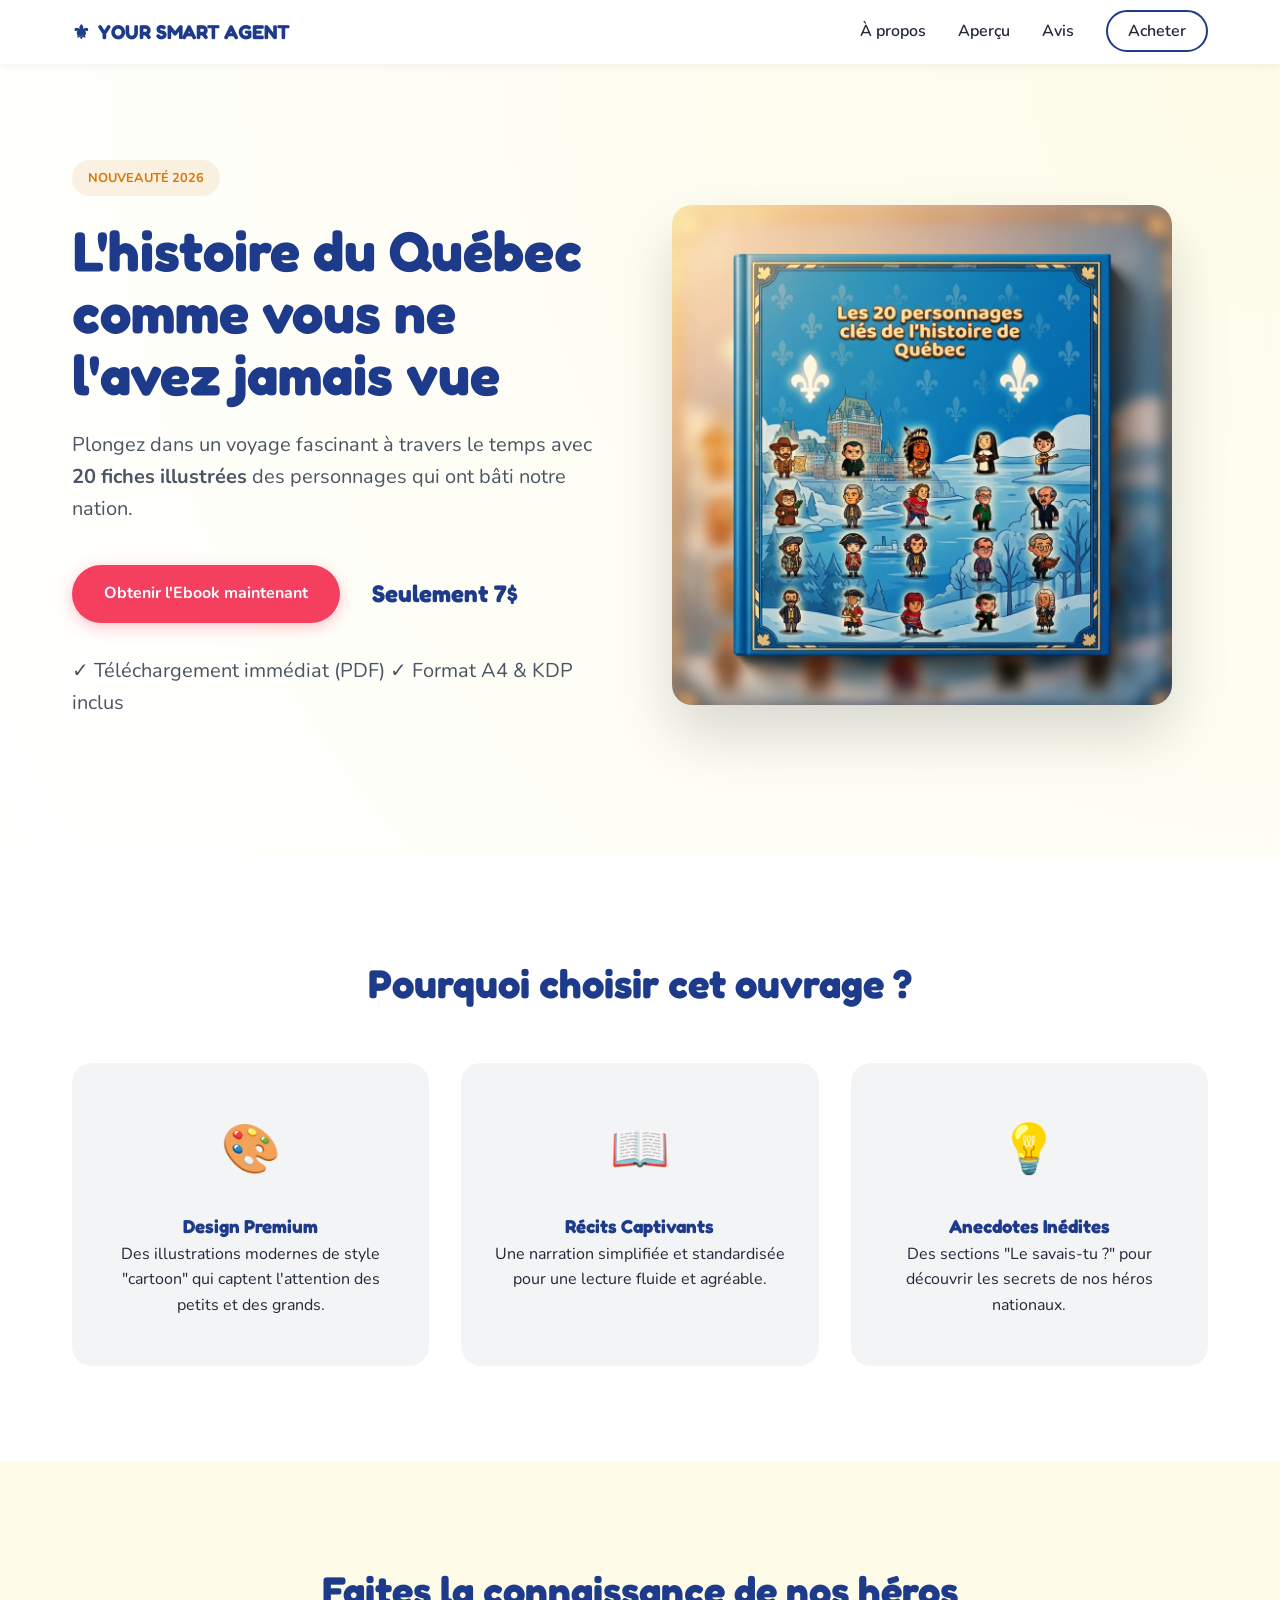
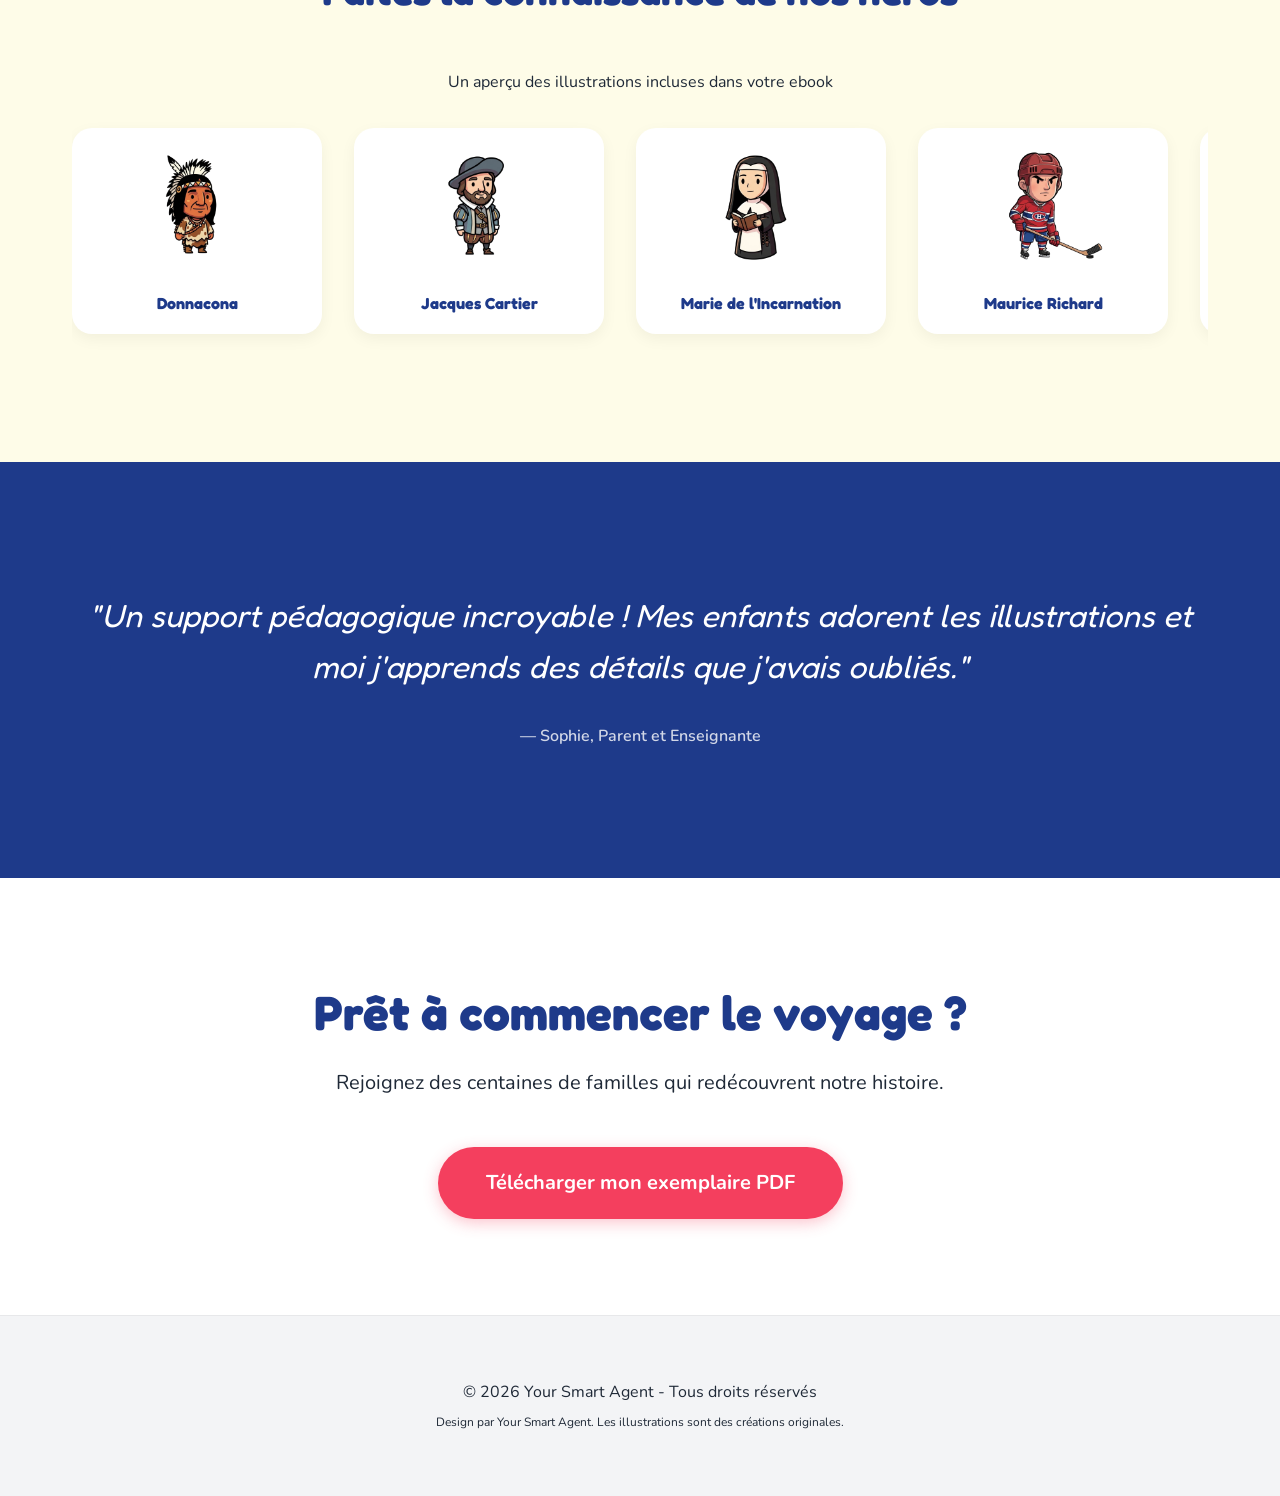
==== ebook/index.html @ 05a2baa7 "Initial commit: Your Smart Agent Landing Page (Bilingual + AI Images)" ====
<!DOCTYPE html>
<html lang="fr text-foreground">

<head>
    <meta charset="UTF-8">
    <meta name="viewport" content="width=device-width, initial-scale=1.0">
    <title>20 Personnages Clés de l'Histoire du Québec | Ebook Illustré</title>
    <meta name="description"
        content="Découvrez l'histoire du Québec à travers 20 portraits illustrés. Un ebook éducatif et ludique pour toute la famille.">
    <link rel="stylesheet" href="style.css">
    <link rel="preconnect" href="https://fonts.googleapis.com">
    <link rel="preconnect" href="https://fonts.gstatic.com" crossorigin>
    <link
        href="https://fonts.googleapis.com/css2?family=Fredoka:wght@300..700&family=Nunito:ital,wght@0,200..1000;1,200..1000&display=swap"
        rel="stylesheet">
</head>

<body>
    <nav class="navbar">
        <div class="container">
            <div class="logo">
                <span class="fleur-de-lys">⚜</span> YOUR SMART AGENT
            </div>
            <ul class="nav-links">
                <li><a href="#about">À propos</a></li>
                <li><a href="#previews">Aperçu</a></li>
                <li><a href="#testimonials">Avis</a></li>
                <li><a href="https://yoursmartagent.gumroad.com/" class="btn-primary-sm">Acheter</a></li>
            </ul>
        </div>
    </nav>

    <header class="hero">
        <div class="container hero-split">
            <div class="hero-content">
                <span class="badge">Nouveauté 2026</span>
                <h1>L'histoire du Québec comme vous ne l'avez jamais vue</h1>
                <p>Plongez dans un voyage fascinant à travers le temps avec <strong>20 fiches illustrées</strong> des
                    personnages qui ont bâti notre nation.</p>
                <div class="cta-group">
                    <a href="https://yoursmartagent.gumroad.com/" class="btn-primary">Obtenir l'Ebook maintenant</a>
                    <span class="price">Seulement 7$</span>
                </div>
                <p class="trust-note text-sm">✓ Téléchargement immédiat (PDF) ✓ Format A4 & KDP inclus</p>
            </div>
            <div class="hero-image">
                <img src="images/thumbnail.png" alt="Couverture de l'Ebook 20 Personnages du Québec"
                    class="floating-mockup">
            </div>
        </div>
    </header>

    <section id="about" class="features">
        <div class="container">
            <h2 class="section-title text-center">Pourquoi choisir cet ouvrage ?</h2>
            <div class="features-grid">
                <div class="feature-card">
                    <div class="icon">🎨</div>
                    <h3>Design Premium</h3>
                    <p>Des illustrations modernes de style "cartoon" qui captent l'attention des petits et des grands.
                    </p>
                </div>
                <div class="feature-card">
                    <div class="icon">📖</div>
                    <h3>Récits Captivants</h3>
                    <p>Une narration simplifiée et standardisée pour une lecture fluide et agréable.</p>
                </div>
                <div class="feature-card">
                    <div class="icon">💡</div>
                    <h3>Anecdotes Inédites</h3>
                    <p>Des sections "Le savais-tu ?" pour découvrir les secrets de nos héros nationaux.</p>
                </div>
            </div>
        </div>
    </section>

    <section id="previews" class="previews">
        <div class="container">
            <h2 class="section-title text-center">Faites la connaissance de nos héros</h2>
            <p class="section-subtitle text-center">Un aperçu des illustrations incluses dans votre ebook</p>

            <div class="characters-slider">
                <div class="char-preview"><img src="images/char1.png" alt="Donnacona"><span>Donnacona</span></div>
                <div class="char-preview"><img src="images/char2.png" alt="Jacques Cartier"><span>Jacques Cartier</span>
                </div>
                <div class="char-preview"><img src="images/char3.png" alt="Marie de l'Incarnation"><span>Marie de
                        l'Incarnation</span></div>
                <div class="char-preview"><img src="images/char4.png" alt="Maurice Richard"><span>Maurice Richard</span>
                </div>
                <div class="char-preview"><img src="images/char5.png" alt="Guy Lafleur"><span>Guy Lafleur</span></div>
                <div class="char-preview"><img src="images/char6.png" alt="René Lévesque"><span>René Lévesque</span>
                </div>
            </div>
        </div>
    </section>

    <section id="testimonials" class="testimonials">
        <div class="container">
            <div class="testimonial-content">
                <blockquote>
                    "Un support pédagogique incroyable ! Mes enfants adorent les illustrations et moi j'apprends des
                    détails que j'avais oubliés."
                </blockquote>
                <cite>— Sophie, Parent et Enseignante</cite>
            </div>
        </div>
    </section>

    <section class="final-cta">
        <div class="container text-center">
            <h2>Prêt à commencer le voyage ?</h2>
            <p>Rejoignez des centaines de familles qui redécouvrent notre histoire.</p>
            <a href="https://yoursmartagent.gumroad.com/" class="btn-primary btn-large">Télécharger mon exemplaire
                PDF</a>
        </div>
    </section>

    <footer class="footer">
        <div class="container text-center">
            <p>© 2026 Your Smart Agent - Tous droits réservés</p>
            <p class="text-xs mt-2">Design par Your Smart Agent. Les illustrations sont des créations originales.</p>
        </div>
    </footer>

    <script src="script.js"></script>
</body>

</html>
---- ebook/style.css ----
:root {
    --primary: #1e3a8a;
    /* Dark Blue */
    --accent: #d97706;
    /* Gold */
    --coral: #f43f5e;
    /* Coral */
    --cream: #fefce8;
    /* Cream */
    --text: #1f2937;
    --white: #ffffff;
    --light-bg: #f3f4f6;
    --transition: all 0.3s ease;
}

* {
    margin: 0;
    padding: 0;
    box-sizing: border-box;
}

body {
    font-family: 'Nunito', sans-serif;
    color: var(--text);
    line-height: 1.6;
    overflow-x: hidden;
}

h1,
h2,
h3 {
    font-family: 'Fredoka', sans-serif;
    color: var(--primary);
}

.container {
    max-width: 1200px;
    margin: 0 auto;
    padding: 0 2rem;
}

.text-center {
    text-align: center;
}

.text-xs {
    font-size: 0.75rem;
}

.text-sm {
    font-size: 0.875rem;
}

.mt-2 {
    margin-top: 0.5rem;
}

/* NAVBAR */
.navbar {
    background: var(--white);
    padding: 1rem 0;
    position: sticky;
    top: 0;
    z-index: 1000;
    box-shadow: 0 2px 10px rgba(0, 0, 0, 0.05);
}

.navbar .container {
    display: flex;
    justify-content: space-between;
    align-items: center;
}

.logo {
    font-family: 'Fredoka', sans-serif;
    font-weight: 700;
    font-size: 1.25rem;
    color: var(--primary);
    display: flex;
    align-items: center;
    gap: 0.5rem;
}

.nav-links {
    list-style: none;
    display: flex;
    gap: 2rem;
    align-items: center;
}

.nav-links a {
    text-decoration: none;
    color: var(--text);
    font-weight: 600;
    transition: var(--transition);
}

.nav-links a:hover {
    color: var(--primary);
}

/* BUTTONS */
.btn-primary {
    background: var(--coral);
    color: var(--white);
    padding: 1rem 2rem;
    border-radius: 50px;
    text-decoration: none;
    font-weight: 700;
    display: inline-block;
    transition: var(--transition);
    box-shadow: 0 4px 15px rgba(244, 63, 94, 0.3);
}

.btn-primary:hover {
    transform: translateY(-3px);
    background: #e11d48;
}

.btn-primary-sm {
    border: 2px solid var(--primary);
    color: var(--primary);
    padding: 0.5rem 1.25rem;
    border-radius: 50px;
    text-decoration: none;
    font-weight: 700;
    transition: var(--transition);
}

.btn-primary-sm:hover {
    background: var(--primary);
    color: var(--white);
}

.btn-large {
    font-size: 1.25rem;
    padding: 1.25rem 3rem;
}

/* HERO */
.hero {
    padding: 6rem 0;
    background: radial-gradient(circle at top right, var(--cream), var(--white));
    overflow: hidden;
}

.hero-split {
    display: grid;
    grid-template-columns: 1fr 1fr;
    gap: 4rem;
    align-items: center;
}

.badge {
    background: rgba(217, 119, 6, 0.1);
    color: var(--accent);
    padding: 0.5rem 1rem;
    border-radius: 50px;
    font-weight: 700;
    font-size: 0.8rem;
    text-transform: uppercase;
    display: inline-block;
    margin-bottom: 1.5rem;
}

.hero h1 {
    font-size: 3.5rem;
    line-height: 1.1;
    margin-bottom: 1.5rem;
}

.hero p {
    font-size: 1.25rem;
    margin-bottom: 2.5rem;
    color: #4b5563;
}

.cta-group {
    display: flex;
    align-items: center;
    gap: 2rem;
    margin-bottom: 2rem;
}

.price {
    font-family: 'Fredoka', sans-serif;
    font-size: 1.5rem;
    color: var(--primary);
    font-weight: 700;
}

.floating-mockup {
    width: 100%;
    max-width: 500px;
    border-radius: 20px;
    box-shadow: 0 30px 60px rgba(0, 0, 0, 0.15);
    animation: floating 4s ease-in-out infinite;
}

@keyframes floating {

    0%,
    100% {
        transform: translateY(0);
    }

    50% {
        transform: translateY(-15px);
    }
}

/* FEATURES */
.features {
    padding: 6rem 0;
    background: var(--white);
}

.section-title {
    font-size: 2.5rem;
    margin-bottom: 3rem;
}

.features-grid {
    display: grid;
    grid-template-columns: repeat(3, 1fr);
    gap: 2rem;
}

.feature-card {
    padding: 3rem 2rem;
    background: var(--light-bg);
    border-radius: 20px;
    text-align: center;
    transition: var(--transition);
}

.feature-card:hover {
    background: var(--white);
    box-shadow: 0 10px 30px rgba(0, 0, 0, 0.05);
}

.feature-card .icon {
    font-size: 3rem;
    margin-bottom: 1.5rem;
}

/* PREVIEWS */
.previews {
    padding: 6rem 0;
    background: var(--cream);
}

.characters-slider {
    display: flex;
    overflow-x: auto;
    gap: 2rem;
    padding: 2rem 0;
    scrollbar-width: none;
}

.characters-slider::-webkit-scrollbar {
    display: none;
}

.char-preview {
    flex: 0 0 250px;
    background: var(--white);
    padding: 1rem;
    border-radius: 20px;
    text-align: center;
    box-shadow: 0 5px 15px rgba(0, 0, 0, 0.05);
}

.char-preview img {
    width: 100%;
    border-radius: 15px;
    margin-bottom: 1rem;
}

.char-preview span {
    font-family: 'Fredoka', sans-serif;
    font-weight: 700;
    color: var(--primary);
}

/* TESTIMONIALS */
.testimonials {
    padding: 8rem 0;
    background: var(--primary);
    color: var(--white);
    text-align: center;
}

.testimonial-content blockquote {
    font-family: 'Fredoka', sans-serif;
    font-size: 2rem;
    font-style: italic;
    margin-bottom: 2rem;
}

.testimonial-content cite {
    font-style: normal;
    font-weight: 600;
    opacity: 0.8;
}

/* FINAL CTA */
.final-cta {
    padding: 6rem 0;
    background: var(--white);
}

.final-cta h2 {
    font-size: 3rem;
    margin-bottom: 1rem;
}

.final-cta p {
    font-size: 1.25rem;
    margin-bottom: 3rem;
}

/* FOOTER */
.footer {
    padding: 4rem 0;
    background: var(--light-bg);
    border-top: 1px solid rgba(0, 0, 0, 0.05);
}

/* RESPONSIVE */
@media (max-width: 968px) {
    .hero-split {
        grid-template-columns: 1fr;
        text-align: center;
    }

    .hero h1 {
        font-size: 2.5rem;
    }

    .cta-group {
        justify-content: center;
        flex-direction: column;
    }

    .features-grid {
        grid-template-columns: 1fr;
    }

    .nav-links {
        display: none;
    }
}
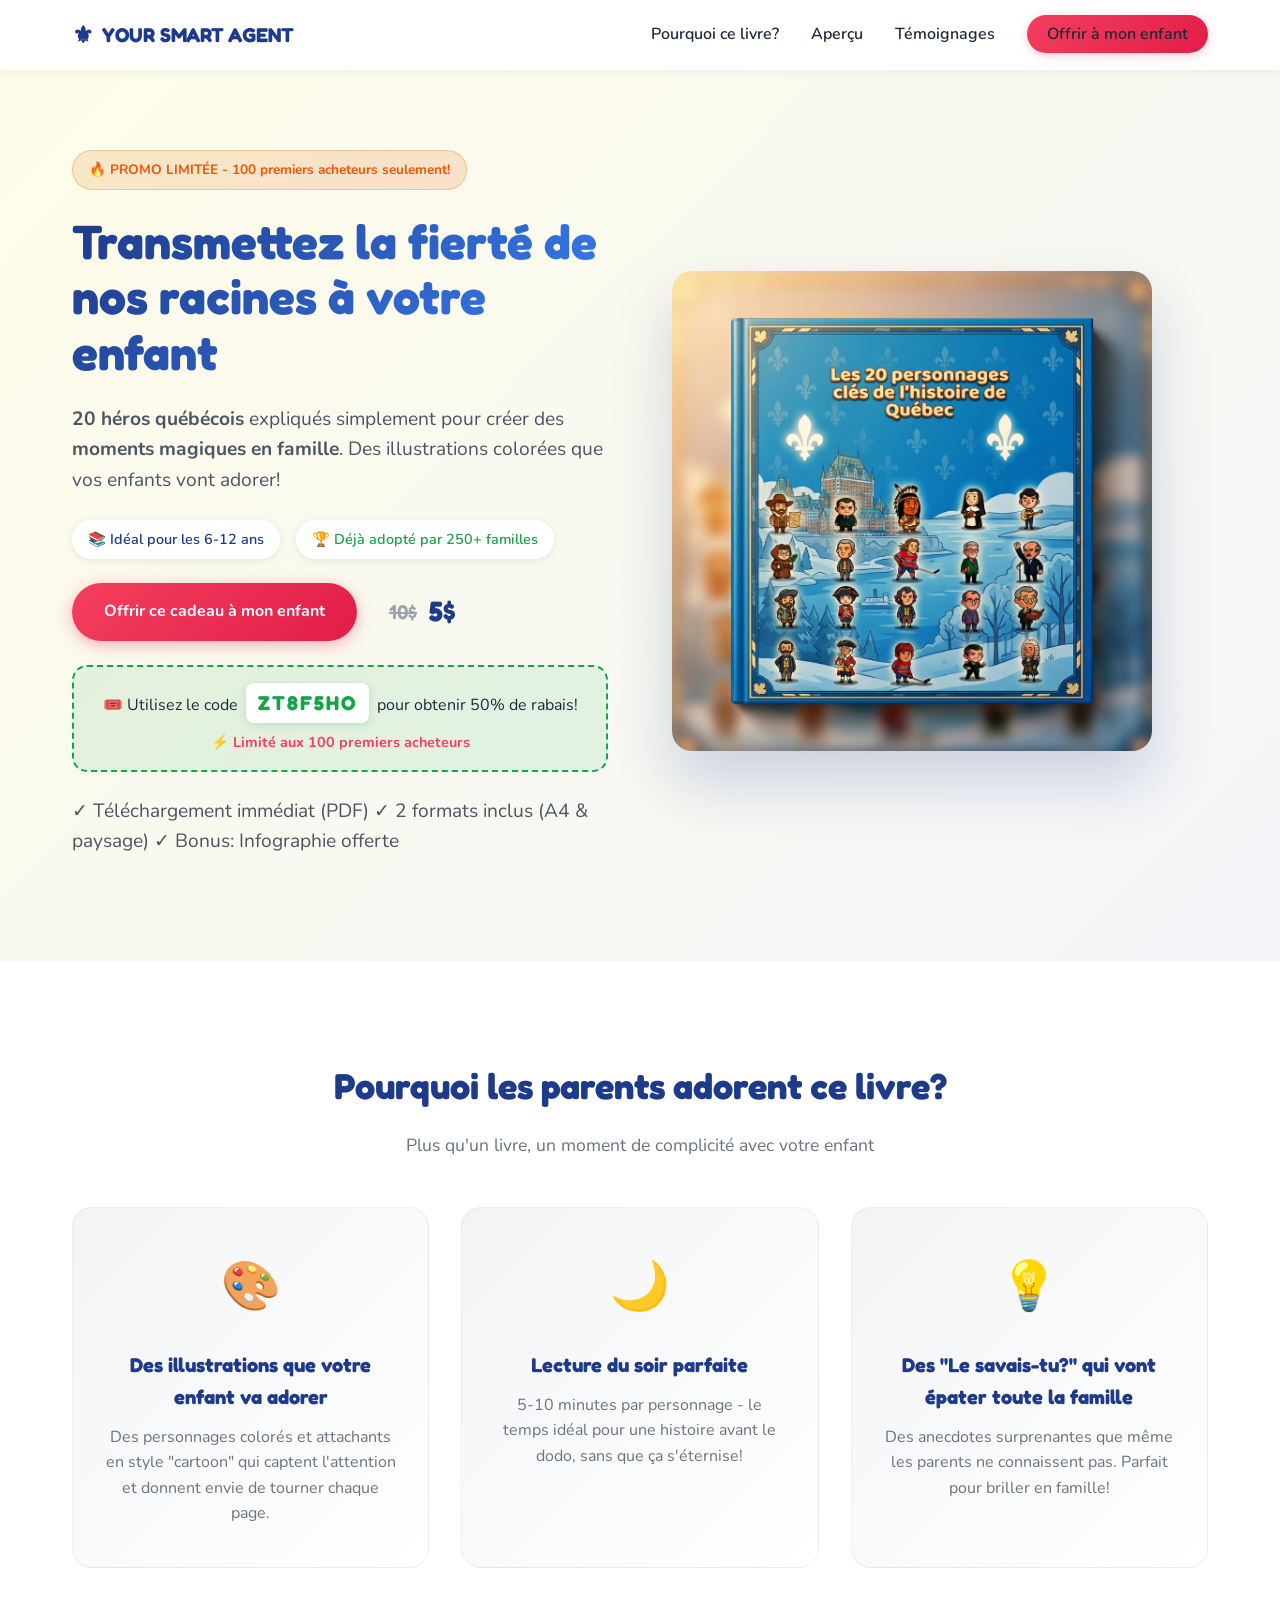
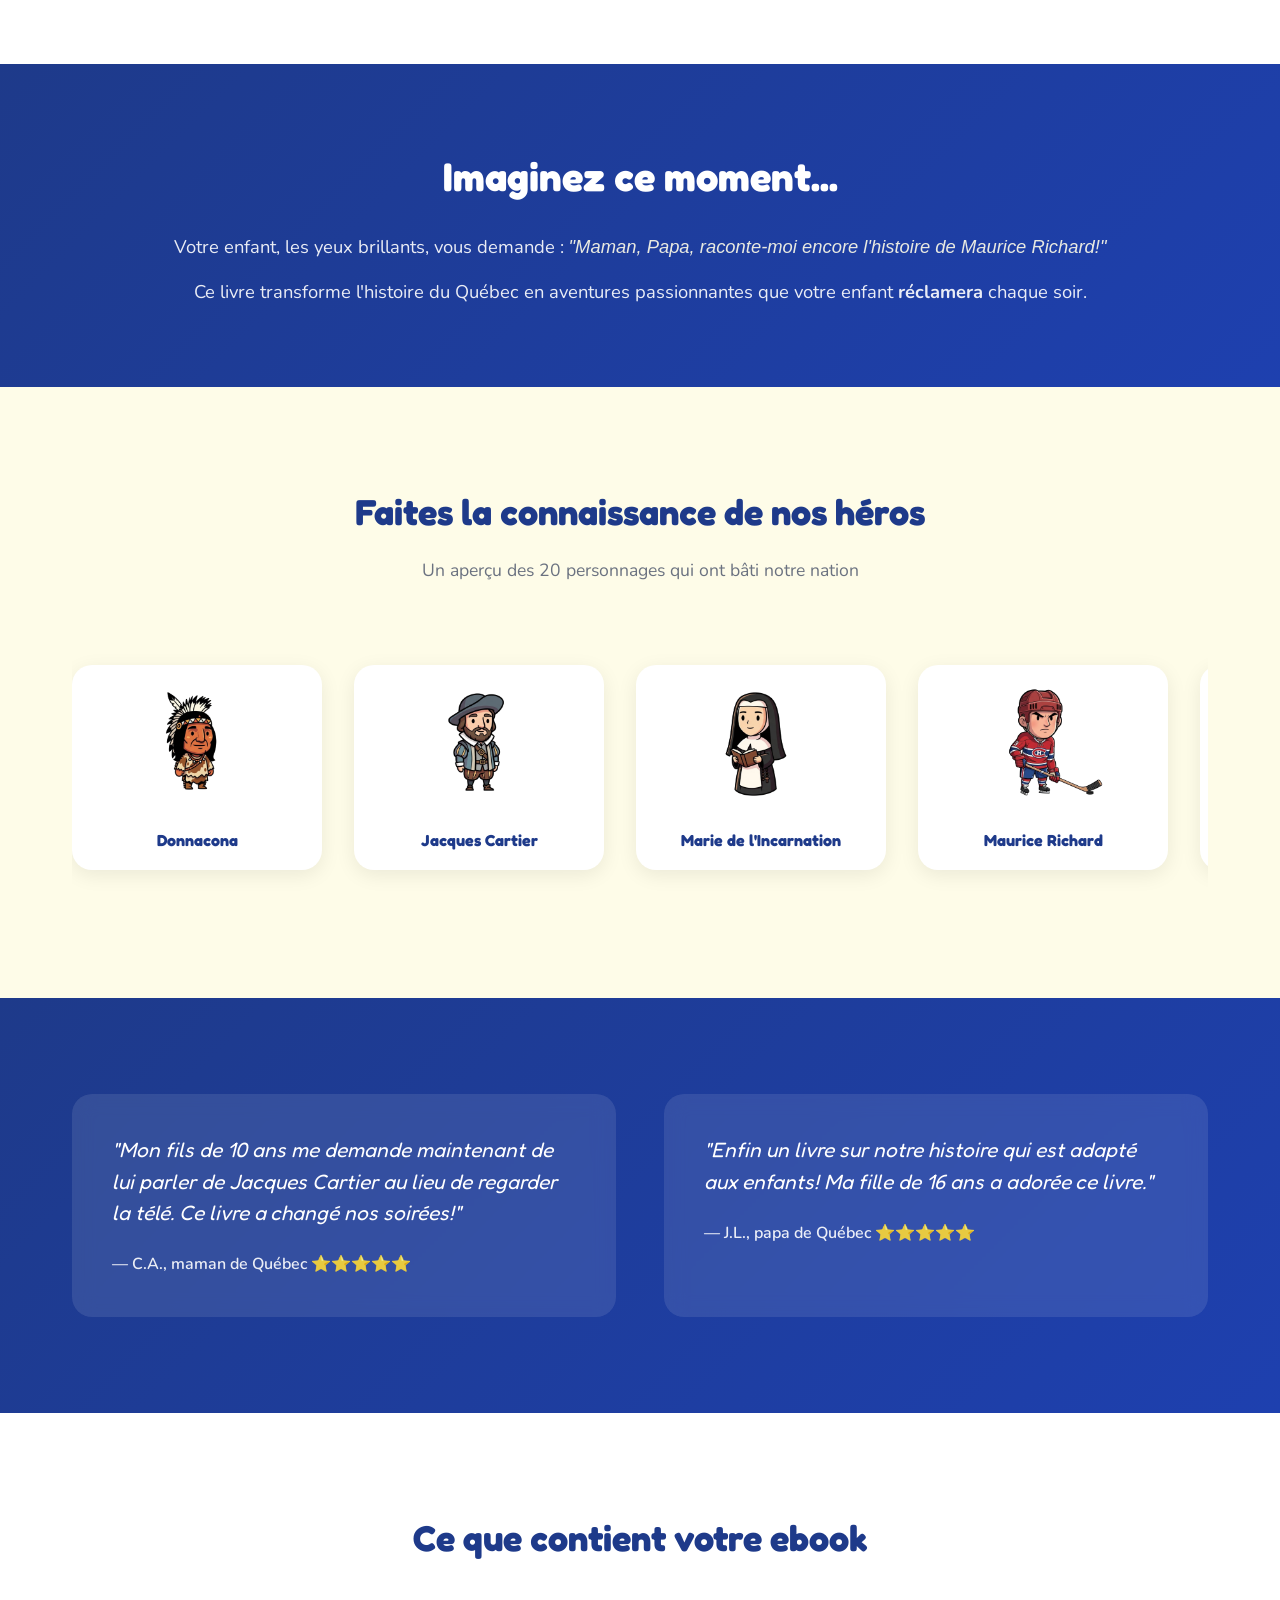
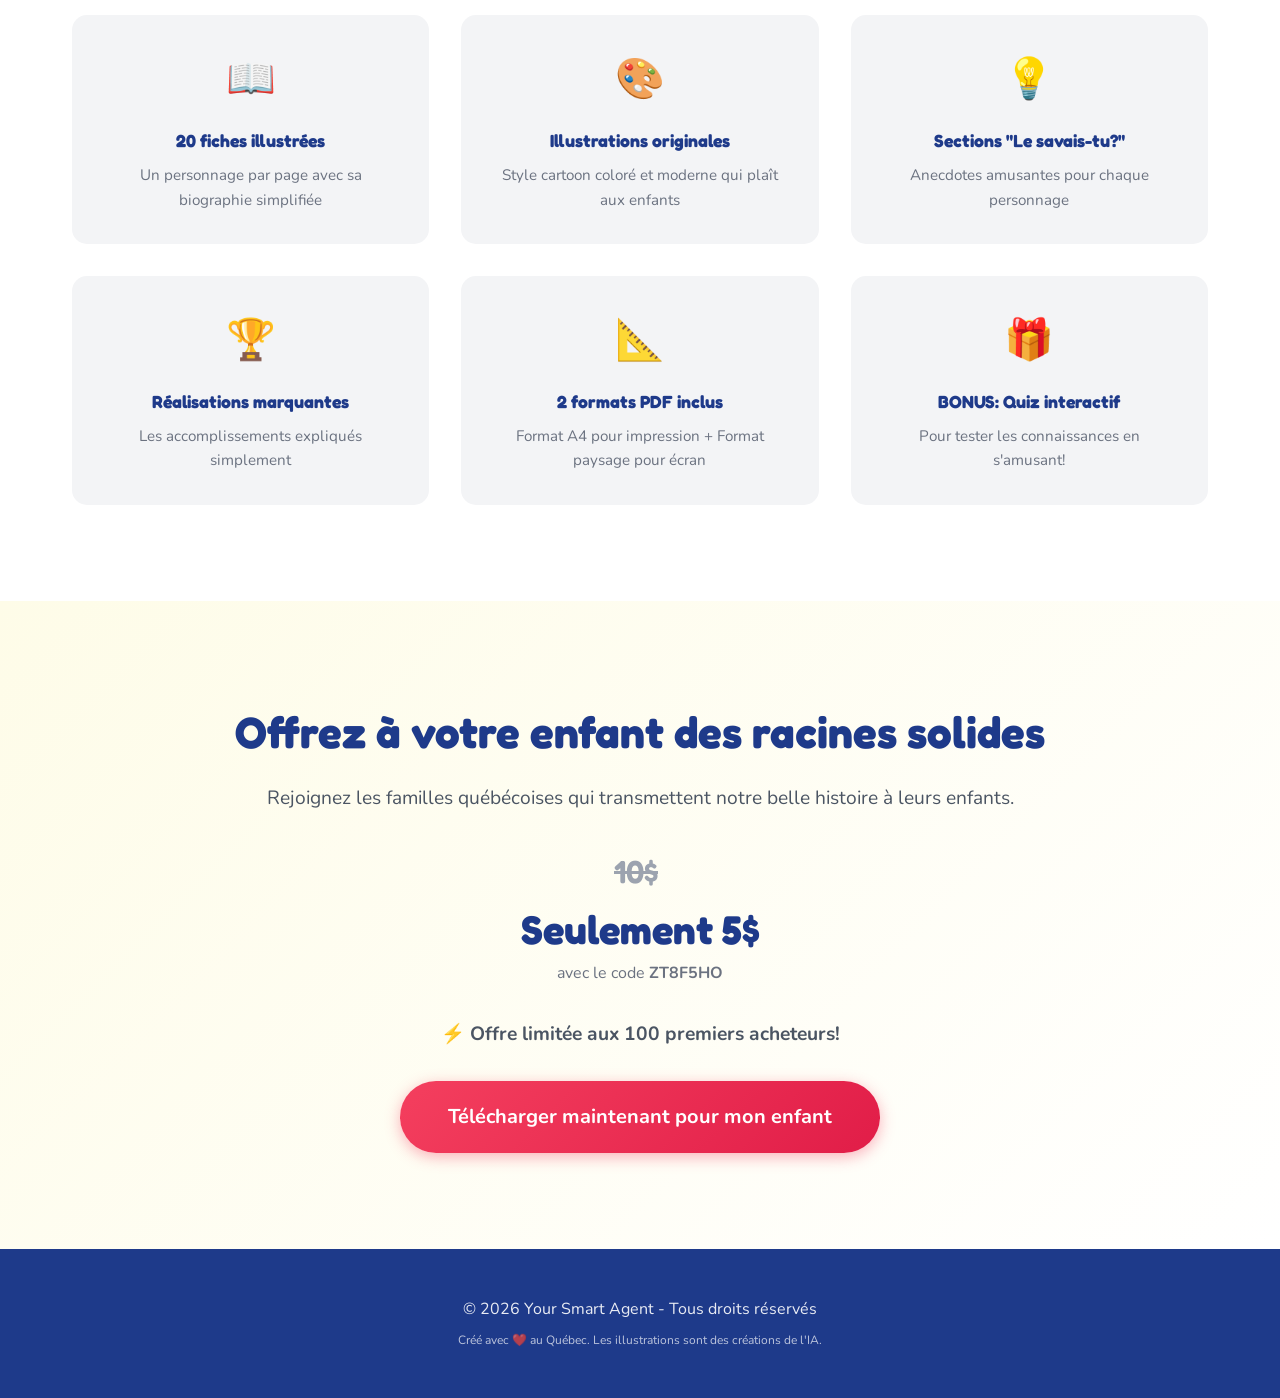
==== commit 09fa5b03: "Refonte landing page ebook: copywriting emotionnel + promo 50% (code ZT8F5HO)" ====
--- a/ebook/index.html
+++ b/ebook/index.html
@@ -1,18 +1,28 @@
 <!DOCTYPE html>
-<html lang="fr text-foreground">
+<html lang="fr">
 
 <head>
     <meta charset="UTF-8">
     <meta name="viewport" content="width=device-width, initial-scale=1.0">
-    <title>20 Personnages Clés de l'Histoire du Québec | Ebook Illustré</title>
+    <title>20 Personnages Clés de l'Histoire du Québec | Ebook Illustré pour Enfants</title>
     <meta name="description"
-        content="Découvrez l'histoire du Québec à travers 20 portraits illustrés. Un ebook éducatif et ludique pour toute la famille.">
+        content="Transmettez la fierté de nos racines à votre enfant. 20 héros québécois expliqués simplement pour créer des moments magiques en famille. Idéal 6-12 ans.">
     <link rel="stylesheet" href="style.css">
     <link rel="preconnect" href="https://fonts.googleapis.com">
     <link rel="preconnect" href="https://fonts.gstatic.com" crossorigin>
     <link
         href="https://fonts.googleapis.com/css2?family=Fredoka:wght@300..700&family=Nunito:ital,wght@0,200..1000;1,200..1000&display=swap"
         rel="stylesheet">
+
+    <!-- Google tag (gtag.js) -->
+    <script async src="https://www.googletagmanager.com/gtag/js?id=G-PY5T7MBMWX"></script>
+    <script>
+        window.dataLayer = window.dataLayer || [];
+        function gtag() { dataLayer.push(arguments); }
+        gtag('js', new Date());
+
+        gtag('config', 'G-PY5T7MBMWX');
+    </script>
 </head>
 
 <body>
@@ -22,10 +32,11 @@
                 <span class="fleur-de-lys">⚜</span> YOUR SMART AGENT
             </div>
             <ul class="nav-links">
-                <li><a href="#about">À propos</a></li>
+                <li><a href="#about">Pourquoi ce livre?</a></li>
                 <li><a href="#previews">Aperçu</a></li>
-                <li><a href="#testimonials">Avis</a></li>
-                <li><a href="https://yoursmartagent.gumroad.com/" class="btn-primary-sm">Acheter</a></li>
+                <li><a href="#testimonials">Témoignages</a></li>
+                <li><a href="https://yoursmartagent.gumroad.com/l/ebook-histoire-quebec" class="btn-primary-sm">Offrir à
+                        mon enfant</a></li>
             </ul>
         </div>
     </nav>
@@ -33,18 +44,35 @@
     <header class="hero">
         <div class="container hero-split">
             <div class="hero-content">
-                <span class="badge">Nouveauté 2026</span>
-                <h1>L'histoire du Québec comme vous ne l'avez jamais vue</h1>
-                <p>Plongez dans un voyage fascinant à travers le temps avec <strong>20 fiches illustrées</strong> des
-                    personnages qui ont bâti notre nation.</p>
+                <span class="badge">🔥 PROMO LIMITÉE - 100 premiers acheteurs seulement!</span>
+                <h1>Transmettez la fierté de nos racines à votre enfant</h1>
+                <p><strong>20 héros québécois</strong> expliqués simplement pour créer des <strong>moments magiques en
+                        famille</strong>. Des illustrations colorées que vos enfants vont adorer!</p>
+
+                <div class="trust-badges">
+                    <span class="age-badge">📚 Idéal pour les 6-12 ans</span>
+                    <span class="social-proof">🏆 Déjà adopté par 250+ familles</span>
+                </div>
+
                 <div class="cta-group">
-                    <a href="https://yoursmartagent.gumroad.com/" class="btn-primary">Obtenir l'Ebook maintenant</a>
-                    <span class="price">Seulement 7$</span>
-                </div>
-                <p class="trust-note text-sm">✓ Téléchargement immédiat (PDF) ✓ Format A4 & KDP inclus</p>
+                    <a href="https://yoursmartagent.gumroad.com/l/ebook-histoire-quebec"
+                        class="btn-primary pulse">Offrir ce cadeau à mon enfant</a>
+                    <div class="price-promo">
+                        <span class="price-original">10$</span>
+                        <span class="price">5$</span>
+                    </div>
+                </div>
+                <div class="coupon-box">
+                    <p>🎟️ Utilisez le code <strong class="coupon-code">ZT8F5HO</strong> pour obtenir 50% de rabais!</p>
+                    <p class="coupon-limit">⚡ Limité aux 100 premiers acheteurs</p>
+                </div>
+                <p class="trust-note text-sm">✓ Téléchargement immédiat (PDF) ✓ 2 formats inclus (A4 & paysage) ✓ Bonus:
+                    Infographie offerte</p>
+
             </div>
             <div class="hero-image">
-                <img src="images/thumbnail.png" alt="Couverture de l'Ebook 20 Personnages du Québec"
+                <img src="images/thumbnail.png"
+                    alt="Couverture de l'Ebook 20 Personnages du Québec - Illustrations colorées pour enfants"
                     class="floating-mockup">
             </div>
         </div>
@@ -52,32 +80,46 @@
 
     <section id="about" class="features">
         <div class="container">
-            <h2 class="section-title text-center">Pourquoi choisir cet ouvrage ?</h2>
+            <h2 class="section-title text-center">Pourquoi les parents adorent ce livre?</h2>
+            <p class="section-subtitle text-center">Plus qu'un livre, un moment de complicité avec votre enfant</p>
             <div class="features-grid">
                 <div class="feature-card">
                     <div class="icon">🎨</div>
-                    <h3>Design Premium</h3>
-                    <p>Des illustrations modernes de style "cartoon" qui captent l'attention des petits et des grands.
-                    </p>
+                    <h3>Des illustrations que votre enfant va adorer</h3>
+                    <p>Des personnages colorés et attachants en style "cartoon" qui captent l'attention et donnent envie
+                        de tourner chaque page.</p>
                 </div>
                 <div class="feature-card">
-                    <div class="icon">📖</div>
-                    <h3>Récits Captivants</h3>
-                    <p>Une narration simplifiée et standardisée pour une lecture fluide et agréable.</p>
+                    <div class="icon">🌙</div>
+                    <h3>Lecture du soir parfaite</h3>
+                    <p>5-10 minutes par personnage - le temps idéal pour une histoire avant le dodo, sans que ça
+                        s'éternise!</p>
                 </div>
                 <div class="feature-card">
                     <div class="icon">💡</div>
-                    <h3>Anecdotes Inédites</h3>
-                    <p>Des sections "Le savais-tu ?" pour découvrir les secrets de nos héros nationaux.</p>
-                </div>
-            </div>
+                    <h3>Des "Le savais-tu?" qui vont épater toute la famille</h3>
+                    <p>Des anecdotes surprenantes que même les parents ne connaissent pas. Parfait pour briller en
+                        famille!</p>
+                </div>
+            </div>
+        </div>
+    </section>
+
+    <section class="emotional-section">
+        <div class="container text-center">
+            <h2>Imaginez ce moment...</h2>
+            <p class="emotional-text">Votre enfant, les yeux brillants, vous demande : <em>"Maman, Papa, raconte-moi
+                    encore l'histoire de Maurice Richard!"</em></p>
+            <p>Ce livre transforme l'histoire du Québec en aventures passionnantes que votre enfant
+                <strong>réclamera</strong> chaque soir.
+            </p>
         </div>
     </section>
 
     <section id="previews" class="previews">
         <div class="container">
             <h2 class="section-title text-center">Faites la connaissance de nos héros</h2>
-            <p class="section-subtitle text-center">Un aperçu des illustrations incluses dans votre ebook</p>
+            <p class="section-subtitle text-center">Un aperçu des 20 personnages qui ont bâti notre nation</p>
 
             <div class="characters-slider">
                 <div class="char-preview"><img src="images/char1.png" alt="Donnacona"><span>Donnacona</span></div>
@@ -96,29 +138,84 @@
 
     <section id="testimonials" class="testimonials">
         <div class="container">
-            <div class="testimonial-content">
-                <blockquote>
-                    "Un support pédagogique incroyable ! Mes enfants adorent les illustrations et moi j'apprends des
-                    détails que j'avais oubliés."
-                </blockquote>
-                <cite>— Sophie, Parent et Enseignante</cite>
+            <div class="testimonials-grid">
+                <div class="testimonial-content">
+                    <blockquote>
+                        "Mon fils de 10 ans me demande maintenant de lui parler de Jacques Cartier au lieu de regarder
+                        la
+                        télé. Ce livre a changé nos soirées!"
+                    </blockquote>
+                    <cite>— C.A., maman de Québec ⭐⭐⭐⭐⭐</cite>
+                </div>
+                <div class="testimonial-content">
+                    <blockquote>
+                        "Enfin un livre sur notre histoire qui est adapté aux enfants! Ma fille de 16 ans a adorée ce
+                        livre."
+                    </blockquote>
+                    <cite>— J.L., papa de Québec ⭐⭐⭐⭐⭐</cite>
+                </div>
+            </div>
+        </div>
+    </section>
+
+    <section class="what-inside">
+        <div class="container">
+            <h2 class="section-title text-center">Ce que contient votre ebook</h2>
+            <div class="inside-grid">
+                <div class="inside-item">
+                    <span class="inside-icon">📖</span>
+                    <h3>20 fiches illustrées</h3>
+                    <p>Un personnage par page avec sa biographie simplifiée</p>
+                </div>
+                <div class="inside-item">
+                    <span class="inside-icon">🎨</span>
+                    <h3>Illustrations originales</h3>
+                    <p>Style cartoon coloré et moderne qui plaît aux enfants</p>
+                </div>
+                <div class="inside-item">
+                    <span class="inside-icon">💡</span>
+                    <h3>Sections "Le savais-tu?"</h3>
+                    <p>Anecdotes amusantes pour chaque personnage</p>
+                </div>
+                <div class="inside-item">
+                    <span class="inside-icon">🏆</span>
+                    <h3>Réalisations marquantes</h3>
+                    <p>Les accomplissements expliqués simplement</p>
+                </div>
+                <div class="inside-item">
+                    <span class="inside-icon">📐</span>
+                    <h3>2 formats PDF inclus</h3>
+                    <p>Format A4 pour impression + Format paysage pour écran</p>
+                </div>
+                <div class="inside-item">
+                    <span class="inside-icon">🎁</span>
+                    <h3>BONUS: Quiz interactif</h3>
+                    <p>Pour tester les connaissances en s'amusant!</p>
+                </div>
             </div>
         </div>
     </section>
 
     <section class="final-cta">
         <div class="container text-center">
-            <h2>Prêt à commencer le voyage ?</h2>
-            <p>Rejoignez des centaines de familles qui redécouvrent notre histoire.</p>
-            <a href="https://yoursmartagent.gumroad.com/" class="btn-primary btn-large">Télécharger mon exemplaire
-                PDF</a>
+            <h2>Offrez à votre enfant des racines solides</h2>
+            <p>Rejoignez les familles québécoises qui transmettent notre belle histoire à leurs enfants.</p>
+            <div class="final-price">
+                <span class="price-original-large">10$</span>
+                <span class="price-tag">Seulement 5$</span>
+                <span class="price-note">avec le code <strong>ZT8F5HO</strong></span>
+            </div>
+            <p class="coupon-limit-final">⚡ Offre limitée aux 100 premiers acheteurs!</p>
+            <a href="https://yoursmartagent.gumroad.com/l/ebook-histoire-quebec"
+                class="btn-primary btn-large pulse">Télécharger maintenant pour mon enfant</a>
+
         </div>
     </section>
 
     <footer class="footer">
         <div class="container text-center">
             <p>© 2026 Your Smart Agent - Tous droits réservés</p>
-            <p class="text-xs mt-2">Design par Your Smart Agent. Les illustrations sont des créations originales.</p>
+            <p class="text-xs mt-2">Créé avec ❤️ au Québec. Les illustrations sont des créations de l'IA.</p>
         </div>
     </footer>
 
--- a/ebook/style.css
+++ b/ebook/style.css
@@ -1,15 +1,19 @@
 :root {
     --primary: #1e3a8a;
-    /* Dark Blue */
+    /* Quebec Blue */
     --accent: #d97706;
     /* Gold */
     --coral: #f43f5e;
     /* Coral */
     --cream: #fefce8;
     /* Cream */
+    --warm-orange: #ea580c;
+    /* Warm Orange for family feel */
     --text: #1f2937;
     --white: #ffffff;
     --light-bg: #f3f4f6;
+    --success: #16a34a;
+    /* Green for guarantees */
     --transition: all 0.3s ease;
 }
 
@@ -81,6 +85,11 @@
     gap: 0.5rem;
 }
 
+.fleur-de-lys {
+    color: var(--primary);
+    font-size: 1.5rem;
+}
+
 .nav-links {
     list-style: none;
     display: flex;
@@ -101,7 +110,7 @@
 
 /* BUTTONS */
 .btn-primary {
-    background: var(--coral);
+    background: linear-gradient(135deg, var(--coral) 0%, #e11d48 100%);
     color: var(--white);
     padding: 1rem 2rem;
     border-radius: 50px;
@@ -109,27 +118,44 @@
     font-weight: 700;
     display: inline-block;
     transition: var(--transition);
-    box-shadow: 0 4px 15px rgba(244, 63, 94, 0.3);
+    box-shadow: 0 4px 15px rgba(244, 63, 94, 0.4);
 }
 
 .btn-primary:hover {
     transform: translateY(-3px);
-    background: #e11d48;
+    box-shadow: 0 8px 25px rgba(244, 63, 94, 0.5);
+}
+
+.btn-primary.pulse {
+    animation: pulse 2s infinite;
+}
+
+@keyframes pulse {
+
+    0%,
+    100% {
+        box-shadow: 0 4px 15px rgba(244, 63, 94, 0.4);
+    }
+
+    50% {
+        box-shadow: 0 4px 30px rgba(244, 63, 94, 0.6);
+    }
 }
 
 .btn-primary-sm {
-    border: 2px solid var(--primary);
-    color: var(--primary);
+    background: linear-gradient(135deg, var(--coral) 0%, #e11d48 100%);
+    color: var(--white);
     padding: 0.5rem 1.25rem;
     border-radius: 50px;
     text-decoration: none;
     font-weight: 700;
     transition: var(--transition);
+    box-shadow: 0 2px 10px rgba(244, 63, 94, 0.3);
 }
 
 .btn-primary-sm:hover {
-    background: var(--primary);
-    color: var(--white);
+    transform: translateY(-2px);
+    box-shadow: 0 4px 15px rgba(244, 63, 94, 0.4);
 }
 
 .btn-large {
@@ -139,8 +165,8 @@
 
 /* HERO */
 .hero {
-    padding: 6rem 0;
-    background: radial-gradient(circle at top right, var(--cream), var(--white));
+    padding: 5rem 0;
+    background: linear-gradient(135deg, var(--cream) 0%, rgba(30, 58, 138, 0.05) 100%);
     overflow: hidden;
 }
 
@@ -152,48 +178,163 @@
 }
 
 .badge {
-    background: rgba(217, 119, 6, 0.1);
-    color: var(--accent);
+    background: linear-gradient(135deg, rgba(217, 119, 6, 0.15) 0%, rgba(234, 88, 12, 0.15) 100%);
+    color: var(--warm-orange);
     padding: 0.5rem 1rem;
     border-radius: 50px;
     font-weight: 700;
-    font-size: 0.8rem;
-    text-transform: uppercase;
+    font-size: 0.85rem;
     display: inline-block;
     margin-bottom: 1.5rem;
+    border: 1px solid rgba(217, 119, 6, 0.3);
 }
 
 .hero h1 {
-    font-size: 3.5rem;
-    line-height: 1.1;
-    margin-bottom: 1.5rem;
+    font-size: 3rem;
+    line-height: 1.15;
+    margin-bottom: 1.5rem;
+    background: linear-gradient(135deg, var(--primary) 0%, #3b82f6 100%);
+    -webkit-background-clip: text;
+    -webkit-text-fill-color: transparent;
+    background-clip: text;
 }
 
 .hero p {
-    font-size: 1.25rem;
-    margin-bottom: 2.5rem;
+    font-size: 1.2rem;
+    margin-bottom: 1.5rem;
     color: #4b5563;
+}
+
+.trust-badges {
+    display: flex;
+    gap: 1rem;
+    margin-bottom: 1.5rem;
+    flex-wrap: wrap;
+}
+
+.age-badge,
+.social-proof {
+    background: var(--white);
+    padding: 0.5rem 1rem;
+    border-radius: 50px;
+    font-size: 0.9rem;
+    font-weight: 600;
+    color: var(--primary);
+    box-shadow: 0 2px 8px rgba(0, 0, 0, 0.08);
+}
+
+.social-proof {
+    color: var(--success);
 }
 
 .cta-group {
     display: flex;
     align-items: center;
     gap: 2rem;
-    margin-bottom: 2rem;
+    margin-bottom: 1.5rem;
 }
 
 .price {
     font-family: 'Fredoka', sans-serif;
-    font-size: 1.5rem;
-    color: var(--primary);
-    font-weight: 700;
+    font-size: 1.75rem;
+    color: var(--primary);
+    font-weight: 700;
+}
+
+.trust-note {
+    color: #6b7280;
+}
+
+.guarantee {
+    color: var(--success);
+    font-weight: 600;
+    font-size: 0.95rem;
+}
+
+/* PROMO STYLES */
+.price-promo {
+    display: flex;
+    align-items: center;
+    gap: 0.75rem;
+}
+
+.price-original {
+    font-family: 'Fredoka', sans-serif;
+    font-size: 1.25rem;
+    color: #9ca3af;
+    text-decoration: line-through;
+    font-weight: 600;
+}
+
+.coupon-box {
+    background: linear-gradient(135deg, rgba(22, 163, 74, 0.1) 0%, rgba(34, 197, 94, 0.1) 100%);
+    border: 2px dashed var(--success);
+    border-radius: 15px;
+    padding: 1rem 1.5rem;
+    margin-bottom: 1.5rem;
+    text-align: center;
+}
+
+.coupon-box p {
+    margin: 0;
+    font-size: 1rem;
+    color: var(--text);
+}
+
+.coupon-code {
+    font-family: 'Fredoka', sans-serif;
+    font-size: 1.25rem;
+    color: var(--success);
+    background: var(--white);
+    padding: 0.25rem 0.75rem;
+    border-radius: 8px;
+    letter-spacing: 2px;
+    display: inline-block;
+    margin: 0 0.25rem;
+    box-shadow: 0 2px 8px rgba(22, 163, 74, 0.2);
+    animation: pulse-code 2s infinite;
+}
+
+@keyframes pulse-code {
+
+    0%,
+    100% {
+        box-shadow: 0 2px 8px rgba(22, 163, 74, 0.2);
+    }
+
+    50% {
+        box-shadow: 0 2px 20px rgba(22, 163, 74, 0.4);
+    }
+}
+
+.coupon-limit {
+    font-size: 0.9rem !important;
+    color: var(--coral) !important;
+    font-weight: 700;
+    margin-top: 0.5rem !important;
+}
+
+.price-original-large {
+    font-family: 'Fredoka', sans-serif;
+    font-size: 2rem;
+    color: #9ca3af;
+    text-decoration: line-through;
+    font-weight: 600;
+    margin-right: 0.5rem;
+}
+
+.coupon-limit-final {
+    color: var(--coral);
+    font-weight: 700;
+    font-size: 1.1rem;
+    margin-bottom: 1.5rem;
 }
 
 .floating-mockup {
     width: 100%;
-    max-width: 500px;
+    max-width: 480px;
     border-radius: 20px;
-    box-shadow: 0 30px 60px rgba(0, 0, 0, 0.15);
+    box-shadow: 0 30px 60px rgba(30, 58, 138, 0.2);
     animation: floating 4s ease-in-out infinite;
 }
 
@@ -216,7 +357,13 @@
 }
 
 .section-title {
-    font-size: 2.5rem;
+    font-size: 2.25rem;
+    margin-bottom: 1rem;
+}
+
+.section-subtitle {
+    font-size: 1.1rem;
+    color: #6b7280;
     margin-bottom: 3rem;
 }
 
@@ -227,21 +374,60 @@
 }
 
 .feature-card {
-    padding: 3rem 2rem;
-    background: var(--light-bg);
+    padding: 2.5rem 2rem;
+    background: linear-gradient(135deg, var(--light-bg) 0%, var(--white) 100%);
     border-radius: 20px;
     text-align: center;
     transition: var(--transition);
+    border: 1px solid rgba(0, 0, 0, 0.05);
 }
 
 .feature-card:hover {
-    background: var(--white);
-    box-shadow: 0 10px 30px rgba(0, 0, 0, 0.05);
+    transform: translateY(-5px);
+    box-shadow: 0 15px 40px rgba(0, 0, 0, 0.08);
 }
 
 .feature-card .icon {
     font-size: 3rem;
     margin-bottom: 1.5rem;
+}
+
+.feature-card h3 {
+    font-size: 1.25rem;
+    margin-bottom: 0.75rem;
+}
+
+.feature-card p {
+    color: #6b7280;
+}
+
+/* EMOTIONAL SECTION */
+.emotional-section {
+    padding: 5rem 0;
+    background: linear-gradient(135deg, var(--primary) 0%, #1e40af 100%);
+    color: var(--white);
+}
+
+.emotional-section h2 {
+    color: var(--white);
+    font-size: 2.5rem;
+    margin-bottom: 1.5rem;
+}
+
+.emotional-text {
+    font-size: 1.5rem;
+    margin-bottom: 1rem;
+    opacity: 0.95;
+}
+
+.emotional-section em {
+    font-style: italic;
+    color: var(--cream);
+}
+
+.emotional-section p {
+    font-size: 1.15rem;
+    opacity: 0.9;
 }
 
 /* PREVIEWS */
@@ -268,7 +454,12 @@
     padding: 1rem;
     border-radius: 20px;
     text-align: center;
-    box-shadow: 0 5px 15px rgba(0, 0, 0, 0.05);
+    box-shadow: 0 5px 20px rgba(0, 0, 0, 0.08);
+    transition: var(--transition);
+}
+
+.char-preview:hover {
+    transform: scale(1.05);
 }
 
 .char-preview img {
@@ -285,46 +476,127 @@
 
 /* TESTIMONIALS */
 .testimonials {
-    padding: 8rem 0;
-    background: var(--primary);
+    padding: 6rem 0;
+    background: linear-gradient(135deg, var(--primary) 0%, #1e40af 100%);
     color: var(--white);
-    text-align: center;
+}
+
+.testimonials-grid {
+    display: grid;
+    grid-template-columns: repeat(2, 1fr);
+    gap: 3rem;
+}
+
+.testimonial-content {
+    background: rgba(255, 255, 255, 0.1);
+    padding: 2.5rem;
+    border-radius: 20px;
+    backdrop-filter: blur(10px);
 }
 
 .testimonial-content blockquote {
     font-family: 'Fredoka', sans-serif;
-    font-size: 2rem;
+    font-size: 1.3rem;
     font-style: italic;
-    margin-bottom: 2rem;
+    margin-bottom: 1.5rem;
+    line-height: 1.5;
 }
 
 .testimonial-content cite {
     font-style: normal;
     font-weight: 600;
-    opacity: 0.8;
+    opacity: 0.9;
+    font-size: 1rem;
+}
+
+/* WHAT'S INSIDE */
+.what-inside {
+    padding: 6rem 0;
+    background: var(--white);
+}
+
+.inside-grid {
+    display: grid;
+    grid-template-columns: repeat(3, 1fr);
+    gap: 2rem;
+    margin-top: 3rem;
+}
+
+.inside-item {
+    text-align: center;
+    padding: 2rem;
+    background: var(--light-bg);
+    border-radius: 15px;
+    transition: var(--transition);
+}
+
+.inside-item:hover {
+    background: var(--cream);
+}
+
+.inside-icon {
+    font-size: 2.5rem;
+    display: block;
+    margin-bottom: 1rem;
+}
+
+.inside-item h3 {
+    font-size: 1.1rem;
+    margin-bottom: 0.5rem;
+}
+
+.inside-item p {
+    font-size: 0.95rem;
+    color: #6b7280;
 }
 
 /* FINAL CTA */
 .final-cta {
     padding: 6rem 0;
-    background: var(--white);
+    background: linear-gradient(135deg, var(--cream) 0%, var(--white) 100%);
 }
 
 .final-cta h2 {
-    font-size: 3rem;
+    font-size: 2.75rem;
     margin-bottom: 1rem;
 }
 
 .final-cta p {
-    font-size: 1.25rem;
-    margin-bottom: 3rem;
+    font-size: 1.2rem;
+    margin-bottom: 2rem;
+    color: #4b5563;
+}
+
+.final-price {
+    margin-bottom: 2rem;
+}
+
+.price-tag {
+    font-family: 'Fredoka', sans-serif;
+    font-size: 2.5rem;
+    color: var(--primary);
+    font-weight: 700;
+    display: block;
+}
+
+.price-note {
+    font-size: 1rem;
+    color: #6b7280;
 }
 
 /* FOOTER */
 .footer {
-    padding: 4rem 0;
-    background: var(--light-bg);
-    border-top: 1px solid rgba(0, 0, 0, 0.05);
+    padding: 3rem 0;
+    background: var(--primary);
+    color: var(--white);
+}
+
+.footer p {
+    opacity: 0.9;
+}
+
+.footer .text-xs {
+    opacity: 0.7;
 }
 
 /* RESPONSIVE */
@@ -335,7 +607,20 @@
     }
 
     .hero h1 {
-        font-size: 2.5rem;
+        font-size: 2.25rem;
+    }
+
+    .hero-image {
+        order: -1;
+    }
+
+    .floating-mockup {
+        max-width: 350px;
+        margin: 0 auto;
+    }
+
+    .trust-badges {
+        justify-content: center;
     }
 
     .cta-group {
@@ -343,11 +628,39 @@
         flex-direction: column;
     }
 
-    .features-grid {
+    .features-grid,
+    .inside-grid {
+        grid-template-columns: 1fr;
+    }
+
+    .testimonials-grid {
         grid-template-columns: 1fr;
     }
 
     .nav-links {
         display: none;
     }
+
+    .emotional-text {
+        font-size: 1.25rem;
+    }
+
+    .final-cta h2 {
+        font-size: 2rem;
+    }
+}
+
+@media (max-width: 480px) {
+    .hero h1 {
+        font-size: 1.85rem;
+    }
+
+    .section-title {
+        font-size: 1.75rem;
+    }
+
+    .btn-large {
+        font-size: 1rem;
+        padding: 1rem 2rem;
+    }
 }
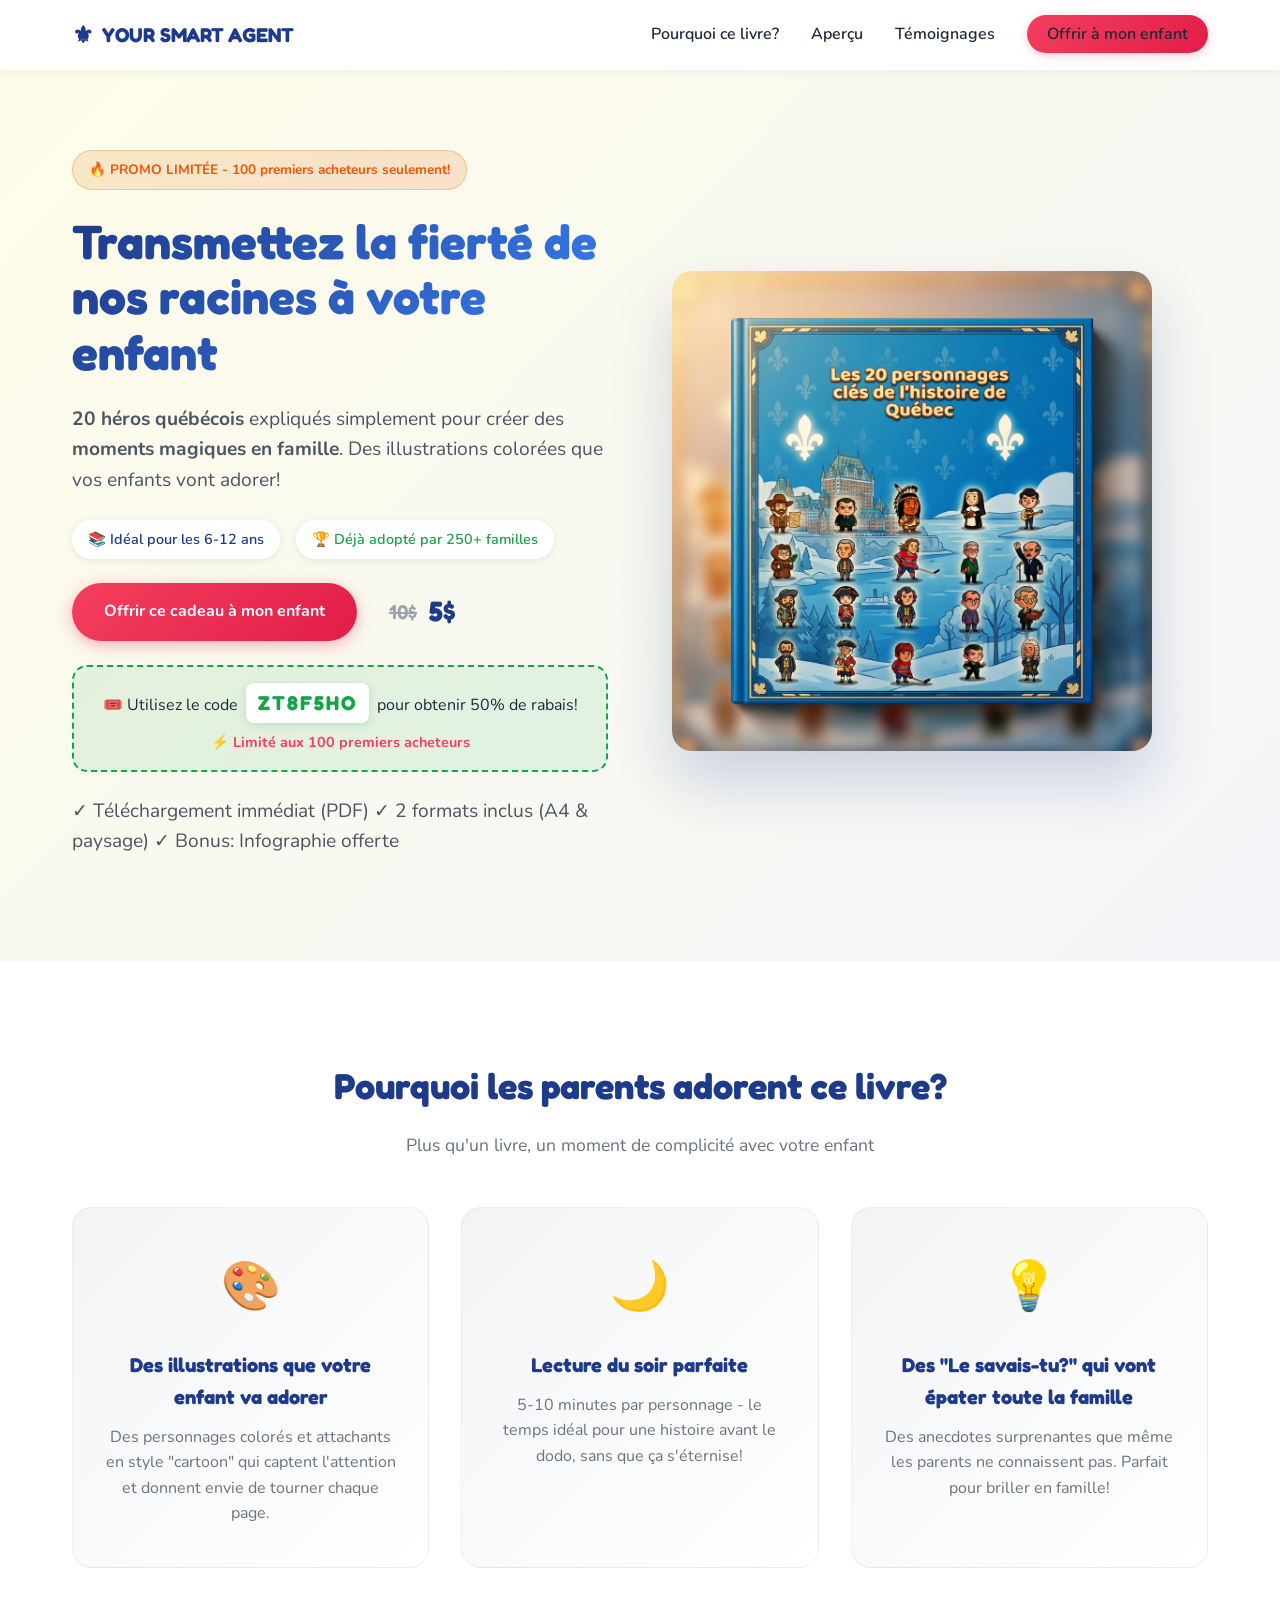
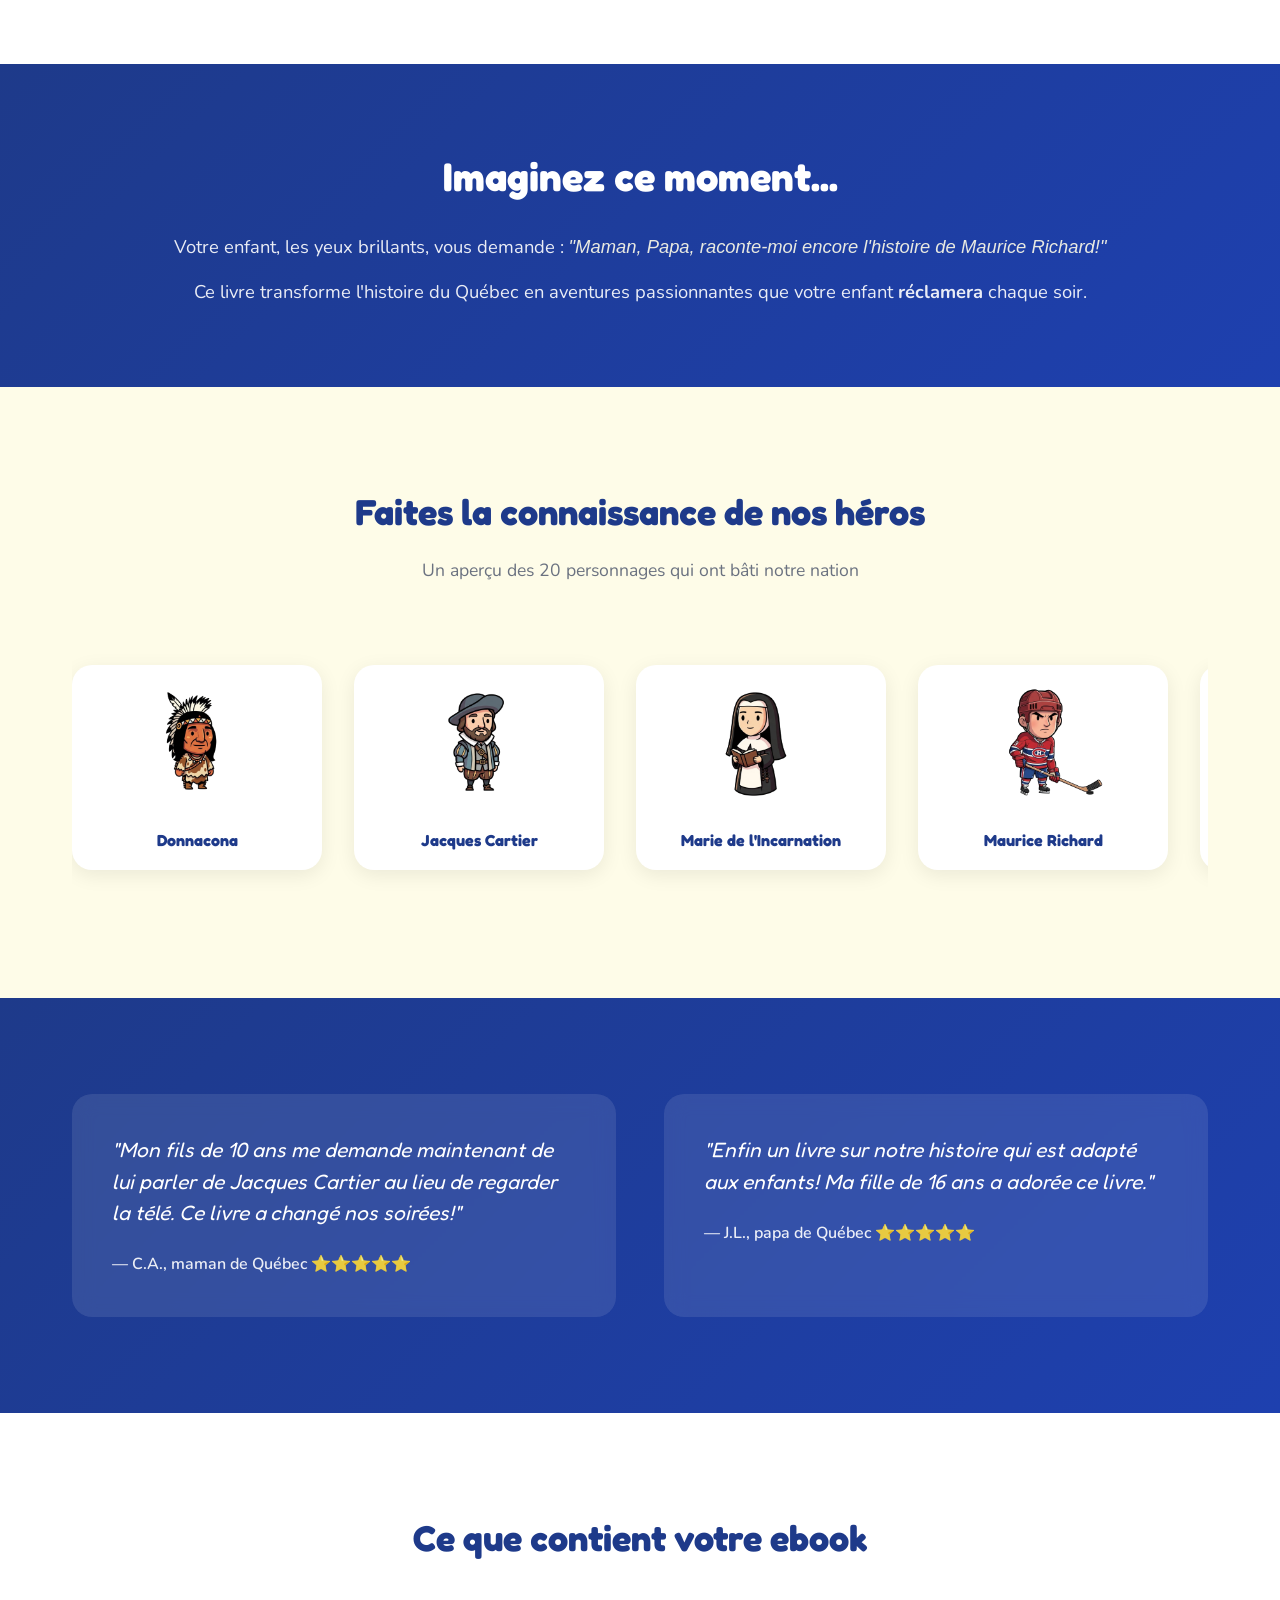
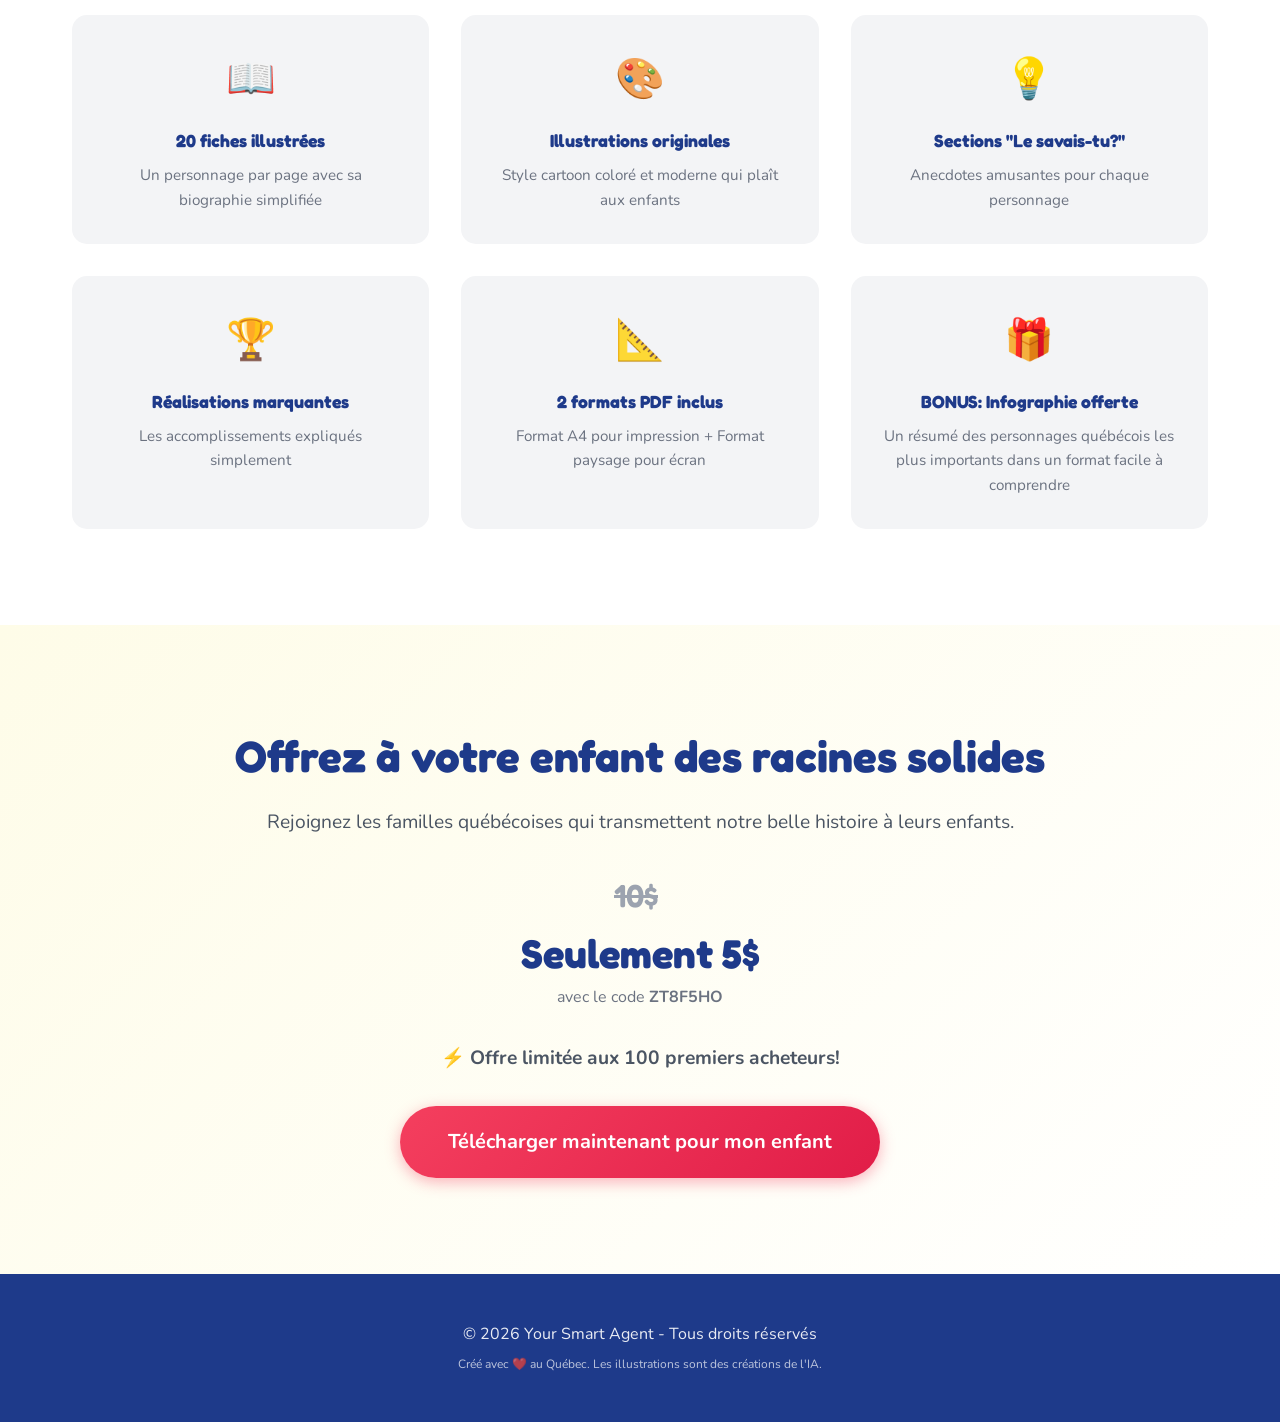
==== commit eaa1fbfe: "Correction bonus: Quiz interactif remplace par Infographie offerte" ====
--- a/ebook/index.html
+++ b/ebook/index.html
@@ -189,8 +189,8 @@
                 </div>
                 <div class="inside-item">
                     <span class="inside-icon">🎁</span>
-                    <h3>BONUS: Quiz interactif</h3>
-                    <p>Pour tester les connaissances en s'amusant!</p>
+                    <h3>BONUS: Infographie offerte</h3>
+                    <p>Un résumé des personnages québécois les plus importants dans un format facile à comprendre</p>
                 </div>
             </div>
         </div>
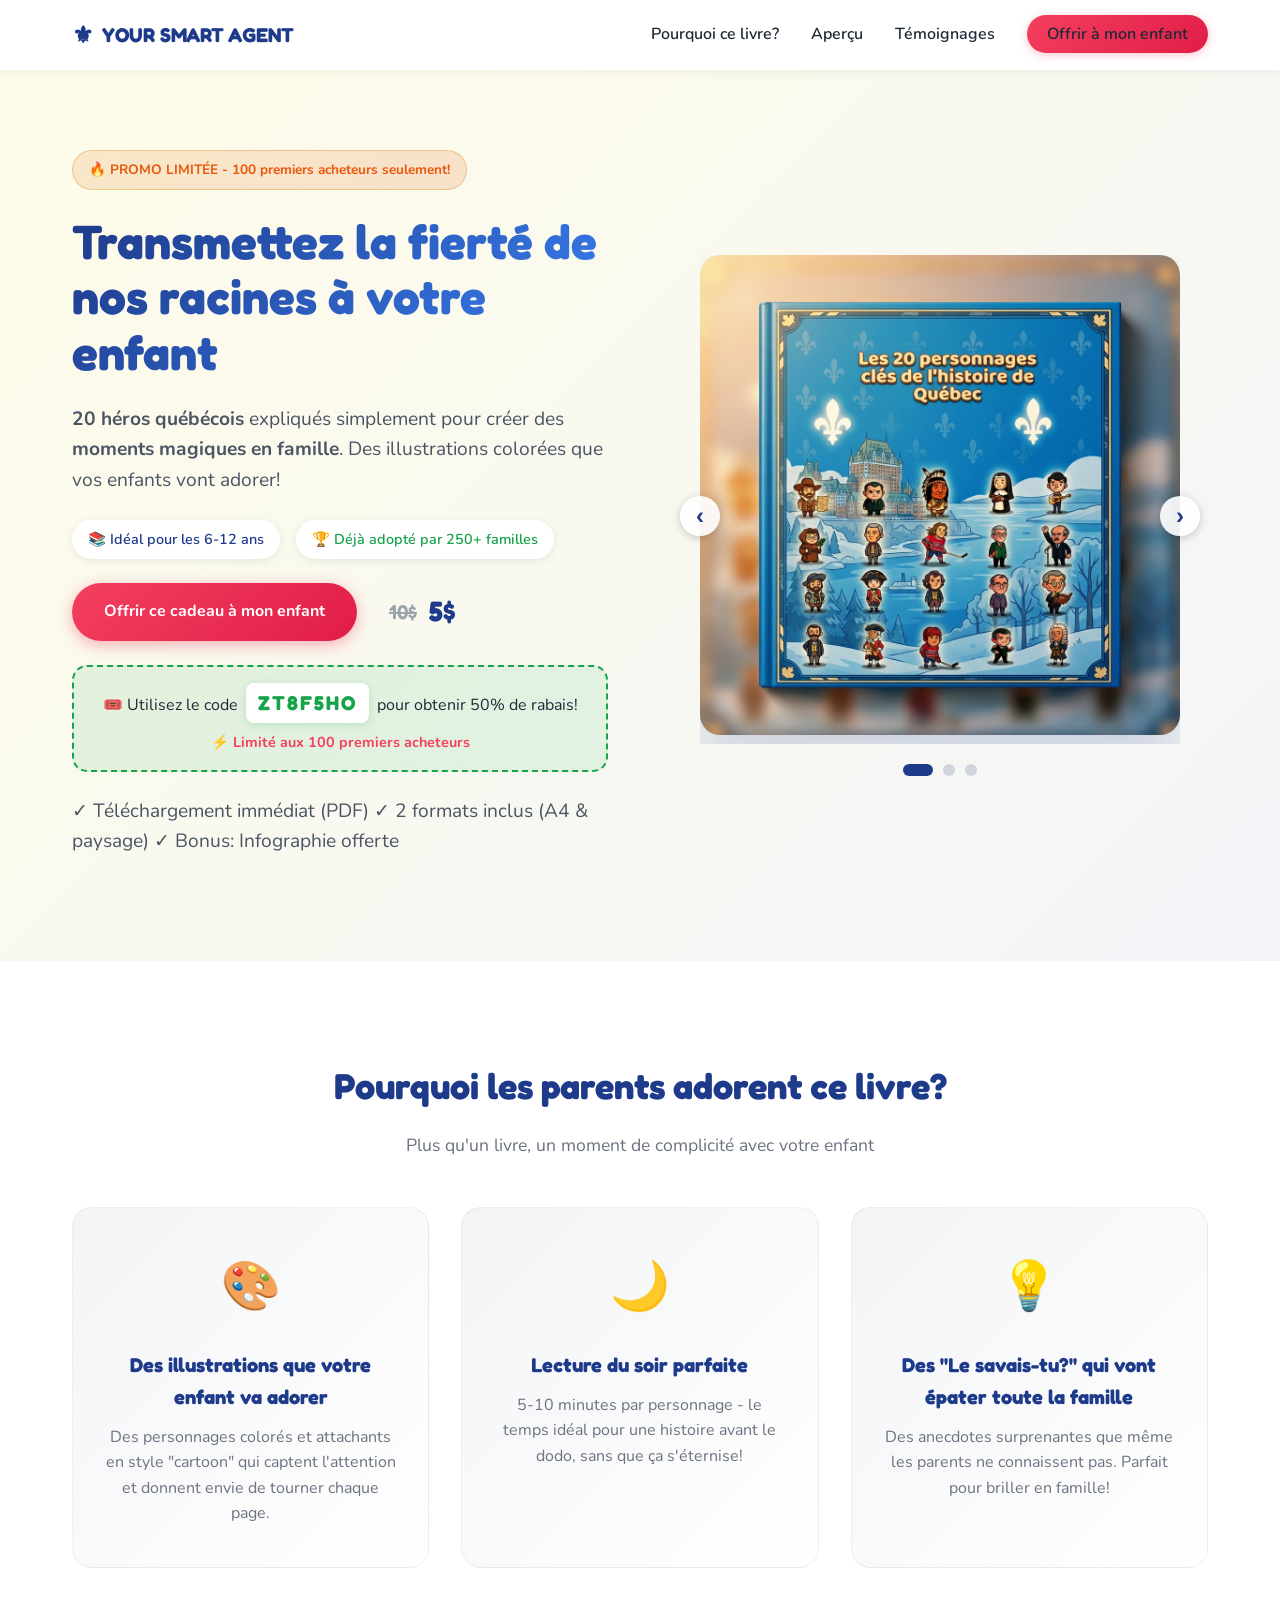
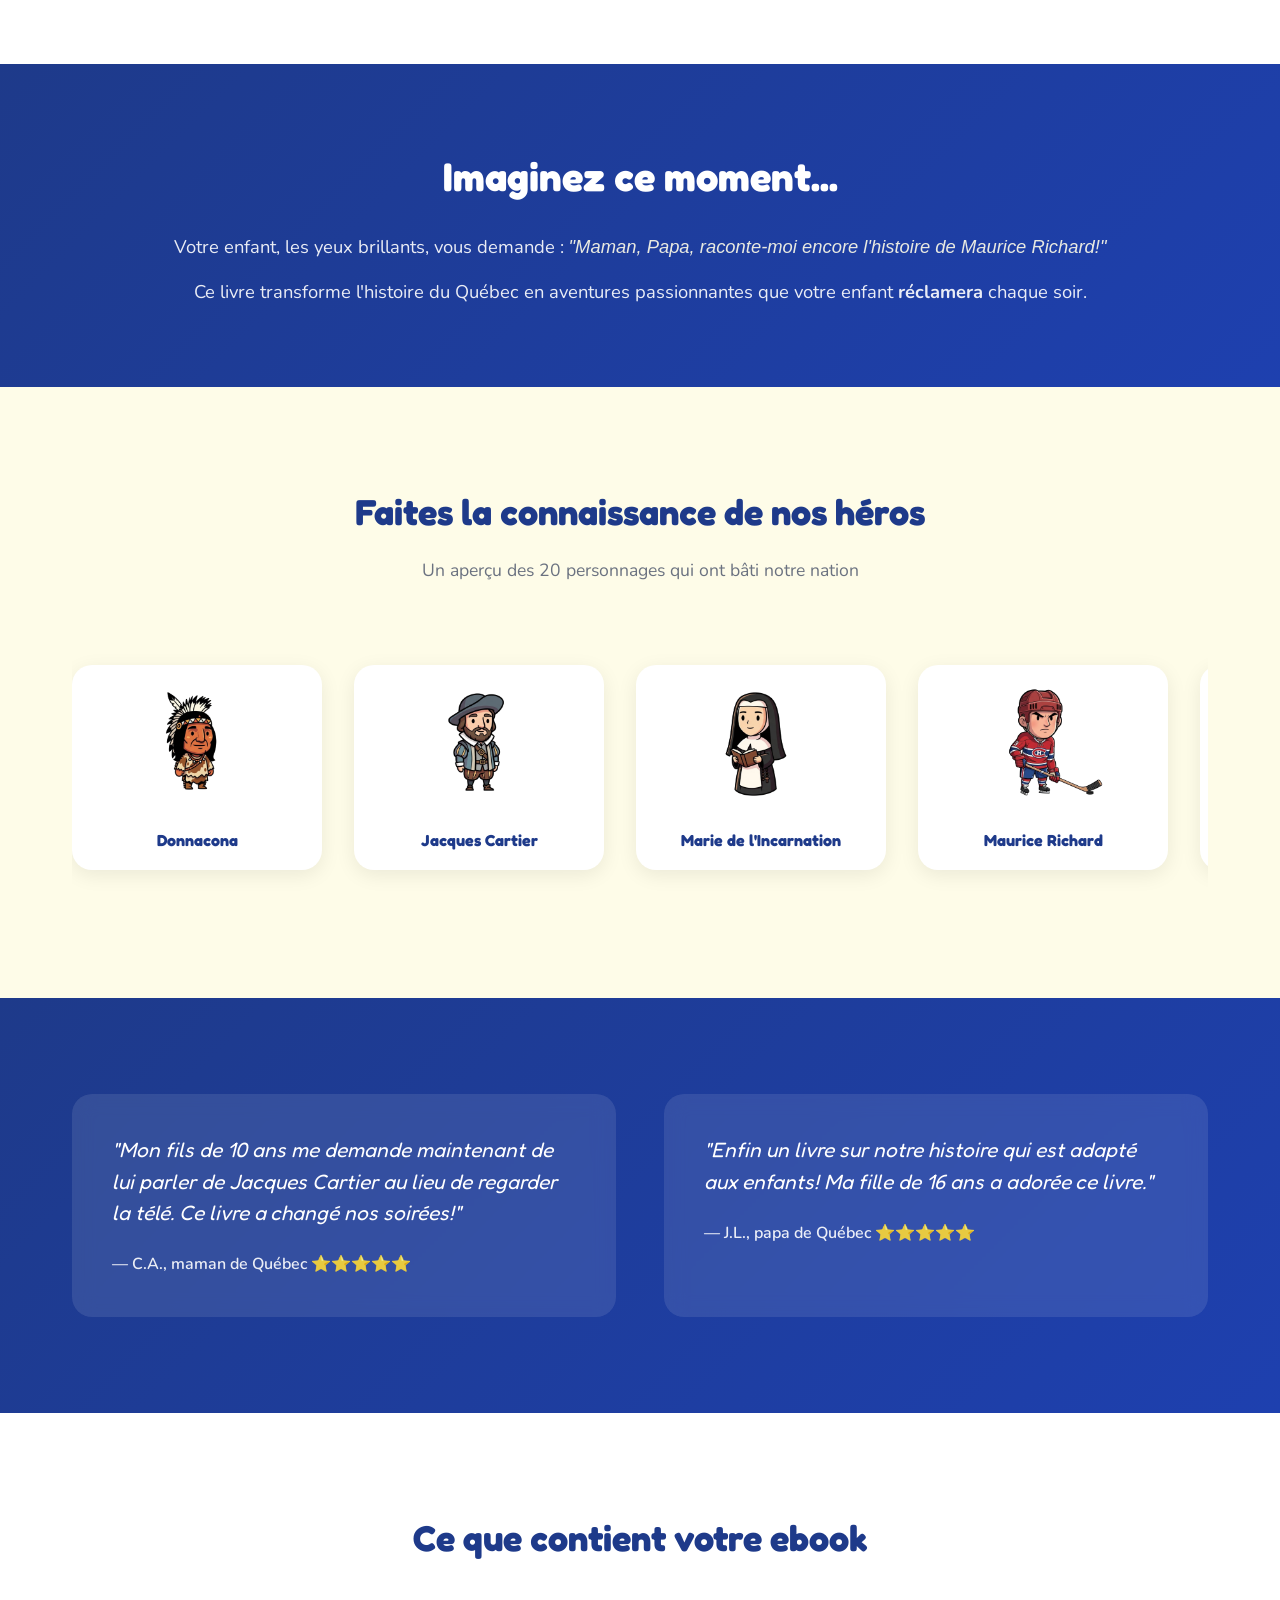
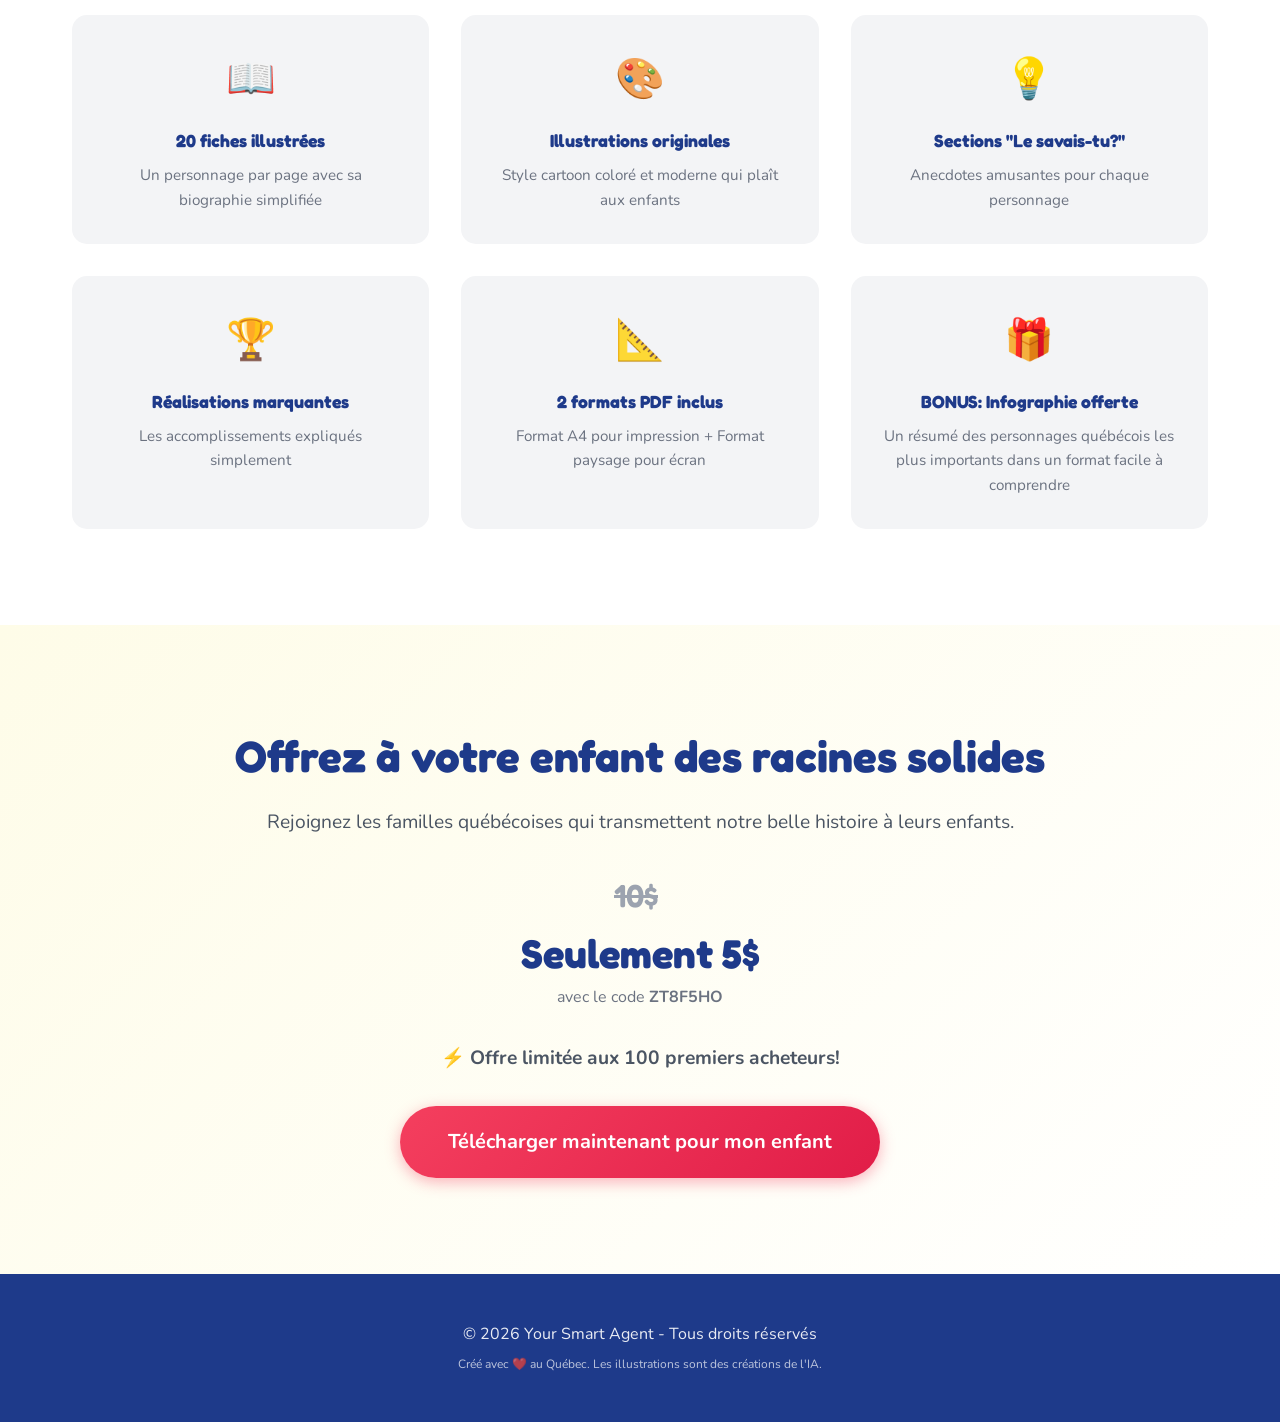
==== commit 6a3f2761: "Add carousel to hero section with book previews (Pages 7 and 16)" ====
--- a/ebook/index.html
+++ b/ebook/index.html
@@ -71,9 +71,29 @@
 
             </div>
             <div class="hero-image">
-                <img src="images/thumbnail.png"
-                    alt="Couverture de l'Ebook 20 Personnages du Québec - Illustrations colorées pour enfants"
-                    class="floating-mockup">
+                <div class="carousel-container">
+                    <div class="carousel-slides">
+                        <div class="carousel-slide active">
+                            <img src="images/thumbnail.png" alt="Couverture de l'Ebook 20 Personnages du Québec"
+                                class="floating-mockup">
+                        </div>
+                        <div class="carousel-slide">
+                            <img src="images/Capture-Page-7.PNG" alt="Aperçu page 7 - Exemple de personnage"
+                                class="floating-mockup">
+                        </div>
+                        <div class="carousel-slide">
+                            <img src="images/Capture-page-16.PNG" alt="Aperçu page 16 - Exemple de personnage"
+                                class="floating-mockup">
+                        </div>
+                    </div>
+                    <button class="carousel-btn carousel-prev" aria-label="Image précédente">‹</button>
+                    <button class="carousel-btn carousel-next" aria-label="Image suivante">›</button>
+                    <div class="carousel-dots">
+                        <span class="dot active" data-slide="0"></span>
+                        <span class="dot" data-slide="1"></span>
+                        <span class="dot" data-slide="2"></span>
+                    </div>
+                </div>
             </div>
         </div>
     </header>
--- a/ebook/style.css
+++ b/ebook/style.css
@@ -350,6 +350,97 @@
     }
 }
 
+/* CAROUSEL STYLES */
+.carousel-container {
+    position: relative;
+    width: 100%;
+    max-width: 480px;
+    margin: 0 auto;
+}
+
+.carousel-slides {
+    position: relative;
+    width: 100%;
+    overflow: hidden;
+}
+
+.carousel-slide {
+    display: none;
+    width: 100%;
+}
+
+.carousel-slide.active {
+    display: block;
+    animation: fadeIn 0.5s ease-in-out;
+}
+
+@keyframes fadeIn {
+    from {
+        opacity: 0;
+    }
+
+    to {
+        opacity: 1;
+    }
+}
+
+.carousel-btn {
+    position: absolute;
+    top: 50%;
+    transform: translateY(-50%);
+    background: rgba(255, 255, 255, 0.9);
+    border: none;
+    border-radius: 50%;
+    width: 40px;
+    height: 40px;
+    font-size: 24px;
+    cursor: pointer;
+    z-index: 10;
+    transition: var(--transition);
+    box-shadow: 0 2px 10px rgba(0, 0, 0, 0.2);
+    color: var(--primary);
+    font-weight: bold;
+}
+
+.carousel-btn:hover {
+    background: var(--white);
+    transform: translateY(-50%) scale(1.1);
+}
+
+.carousel-prev {
+    left: -20px;
+}
+
+.carousel-next {
+    right: -20px;
+}
+
+.carousel-dots {
+    display: flex;
+    justify-content: center;
+    gap: 10px;
+    margin-top: 20px;
+}
+
+.dot {
+    width: 12px;
+    height: 12px;
+    border-radius: 50%;
+    background: #d1d5db;
+    cursor: pointer;
+    transition: var(--transition);
+}
+
+.dot.active {
+    background: var(--primary);
+    width: 30px;
+    border-radius: 6px;
+}
+
+.dot:hover {
+    background: #9ca3af;
+}
+
 /* FEATURES */
 .features {
     padding: 6rem 0;
